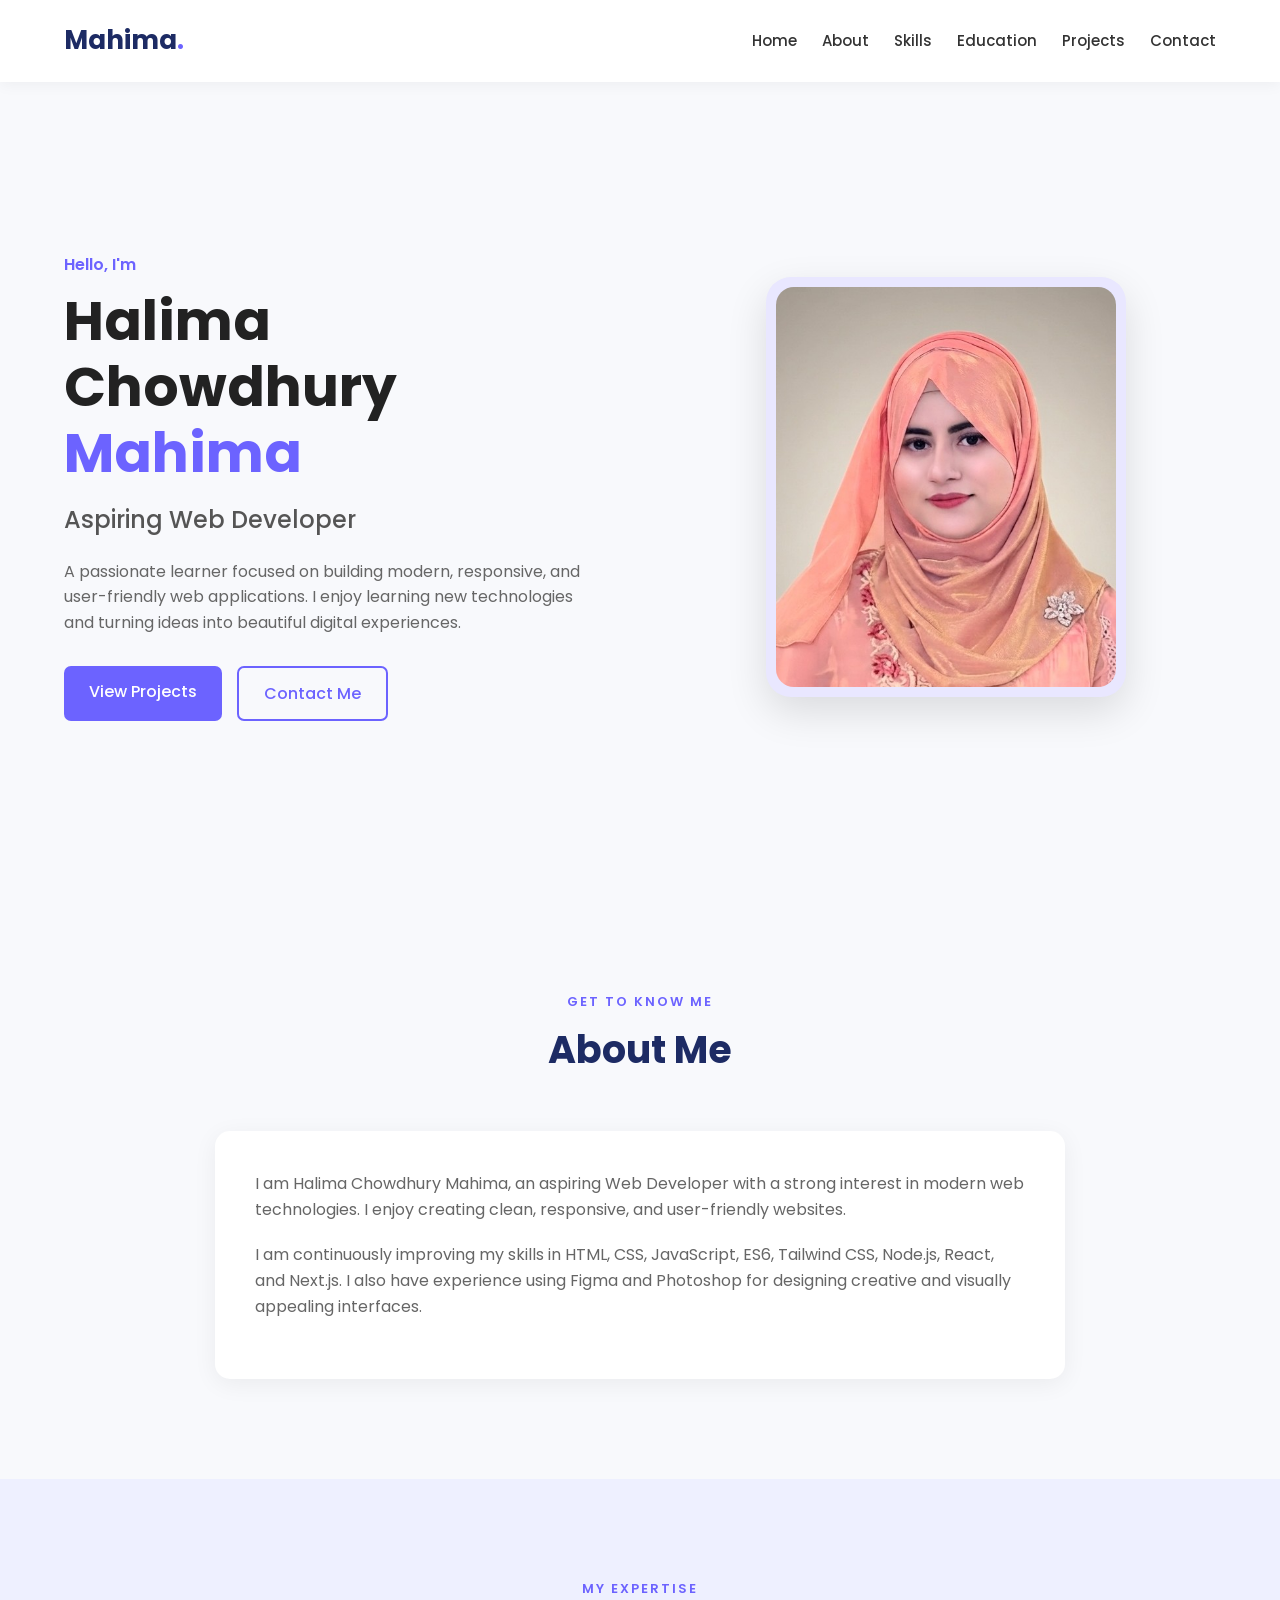
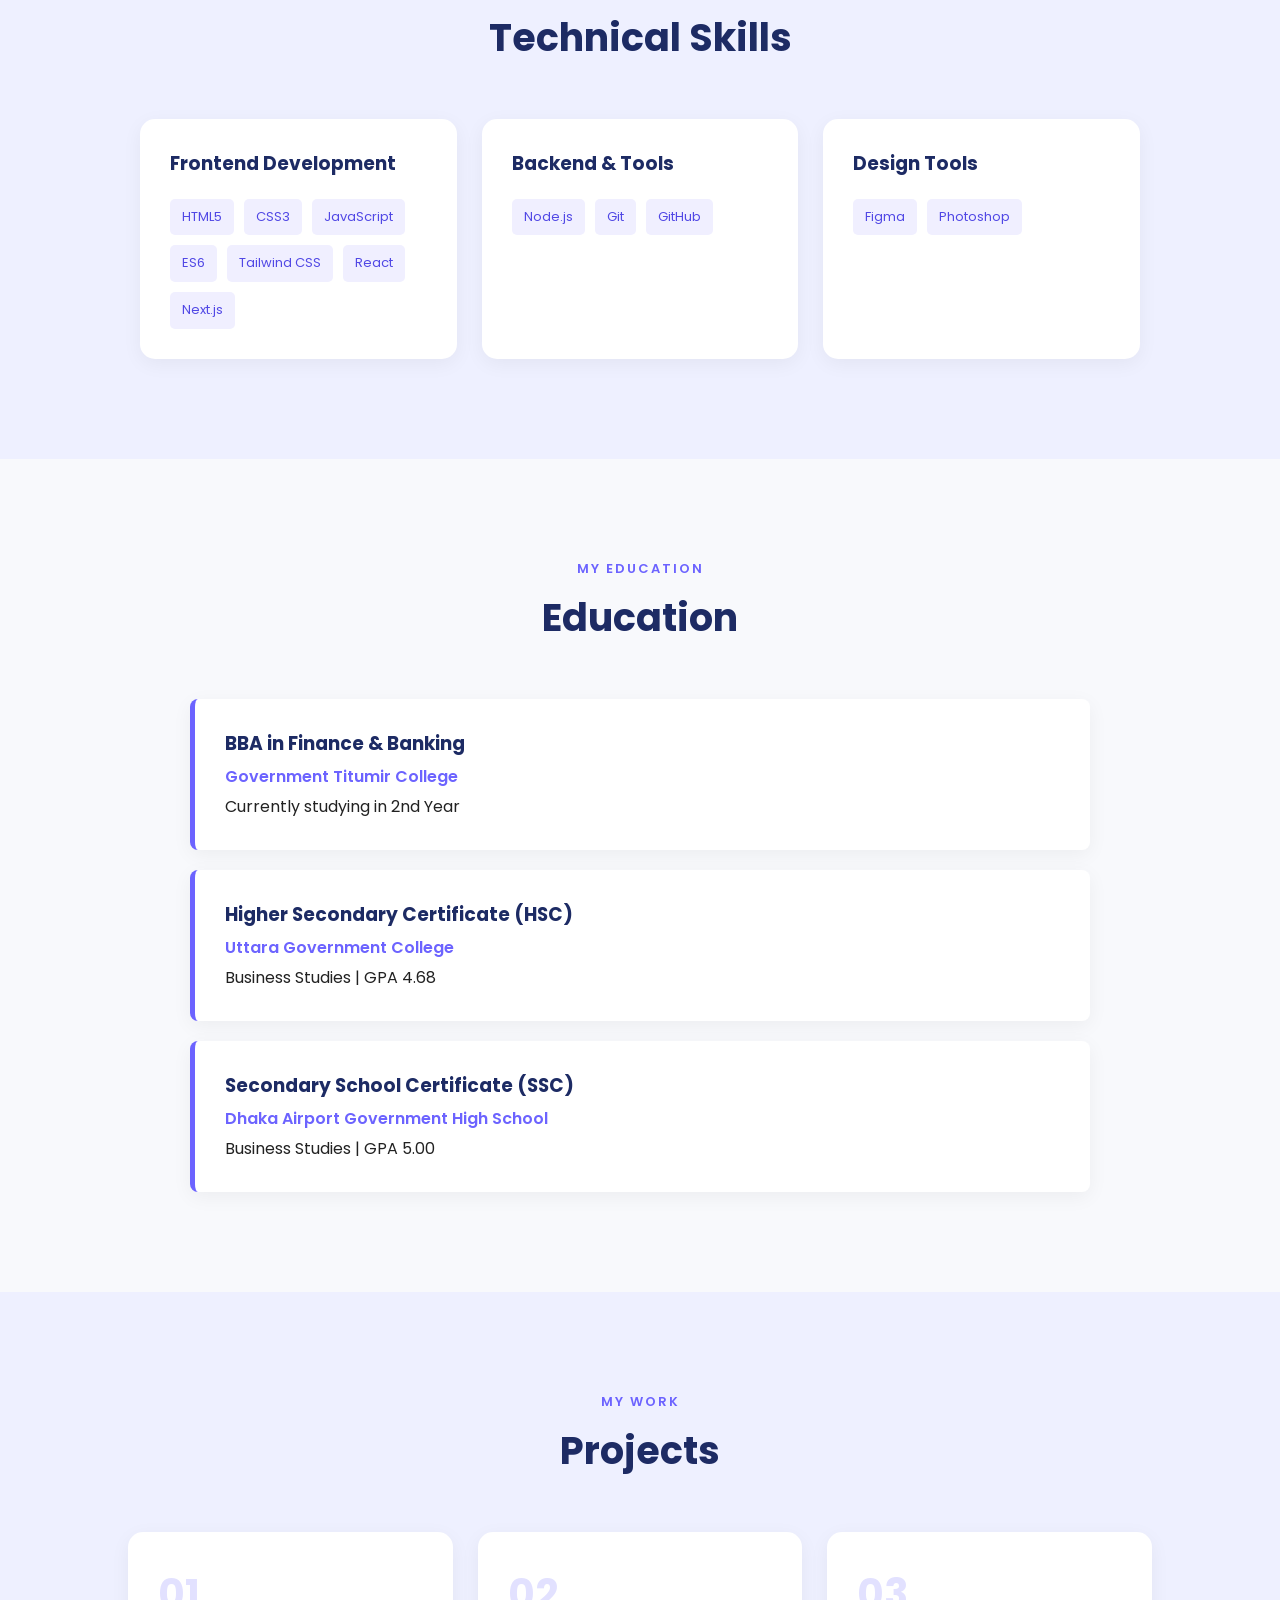
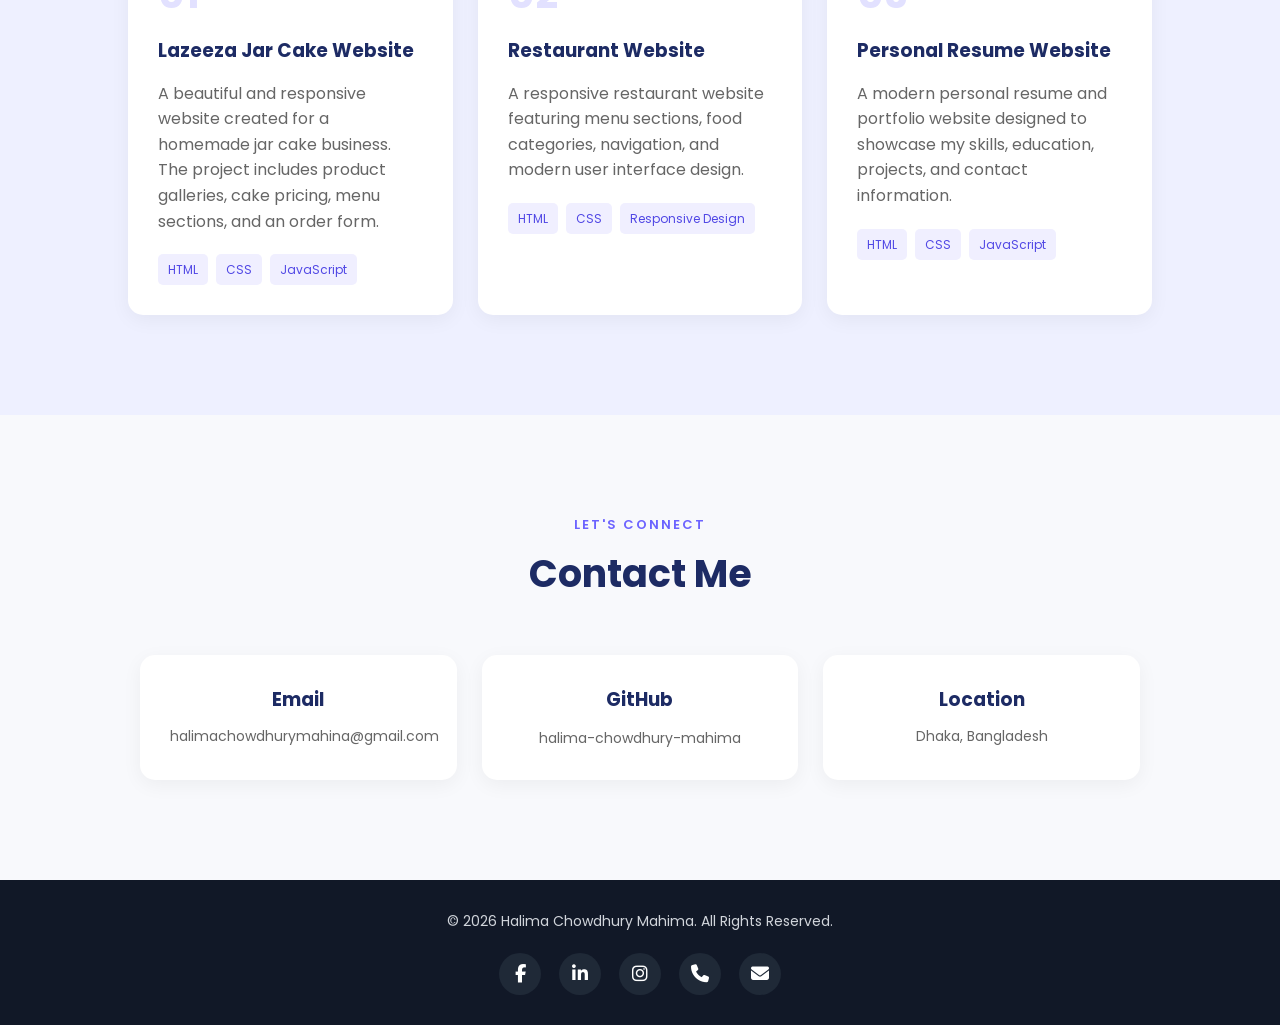
==== index.html @ 654095b2 "Create a Resume" ====
<!DOCTYPE html>
<html lang="en">
<head>
    <meta charset="UTF-8">
    <meta name="viewport" content="width=device-width, initial-scale=1.0">

    <title>Halima Chowdhury Mahima | Web Developer</title>

    <link rel="stylesheet" href="style.css">

    <!-- Google Font -->
    <link rel="preconnect" href="https://fonts.googleapis.com">
    <link rel="preconnect" href="https://fonts.gstatic.com" crossorigin>

    <link href="https://fonts.googleapis.com/css2?family=Poppins:wght@300;400;500;600;700&display=swap" rel="stylesheet">
    <link
  rel="stylesheet"
  href="https://cdnjs.cloudflare.com/ajax/libs/font-awesome/6.5.2/css/all.min.css"
/>
</head>

<body>

    <!-- Navigation -->
    <header>
        <nav class="navbar">

            <div class="logo">
                Mahima<span>.</span>
            </div>

            <ul class="nav-links">
                <li><a href="#home">Home</a></li>
                <li><a href="#about">About</a></li>
                <li><a href="#skills">Skills</a></li>
                <li><a href="#education">Education</a></li>
                <li><a href="#projects">Projects</a></li>
                <li><a href="#contact">Contact</a></li>
            </ul>

        </nav>
    </header>


    <!-- Hero Section -->

    <section id="home" class="hero">

        <div class="hero-content">

            <p class="hello">Hello, I'm</p>

            <h1>
                Halima Chowdhury
                <span>Mahima</span>
            </h1>

            <h2>Aspiring Web Developer</h2>

            <p class="hero-description">
                A passionate learner focused on building modern,
                responsive, and user-friendly web applications.
                I enjoy learning new technologies and turning ideas
                into beautiful digital experiences.
            </p>

            <div class="hero-buttons">

                <a href="#projects" class="btn primary-btn">
                    View Projects
                </a>

                <a href="#contact" class="btn secondary-btn">
                    Contact Me
                </a>

            </div>

        </div>


        <div class="hero-image">

            <div class="image-box">
                <img src="assets/profile.jpg" alt="Halima Chowdhury Mahima">
            </div>

        </div>

    </section>



    <!-- About Section -->

    <section id="about" class="section">

        <div class="section-title">

            <p>GET TO KNOW ME</p>

            <h2>About Me</h2>

        </div>


        <div class="about-content">

            <p>
                I am Halima Chowdhury Mahima, an aspiring Web Developer
                with a strong interest in modern web technologies.
                I enjoy creating clean, responsive, and user-friendly
                websites.
            </p>

            <p>
                I am continuously improving my skills in HTML, CSS,
                JavaScript, ES6, Tailwind CSS, Node.js, React, and Next.js.
                I also have experience using Figma and Photoshop for
                designing creative and visually appealing interfaces.
            </p>

        </div>

    </section>



    <!-- Skills Section -->

    <section id="skills" class="section skills-section">

        <div class="section-title">

            <p>MY EXPERTISE</p>

            <h2>Technical Skills</h2>

        </div>


        <div class="skills-container">


            <div class="skill-card">

                <h3>Frontend Development</h3>

                <div class="skill-list">

                    <span>HTML5</span>
                    <span>CSS3</span>
                    <span>JavaScript</span>
                    <span>ES6</span>
                    <span>Tailwind CSS</span>
                    <span>React</span>
                    <span>Next.js</span>

                </div>

            </div>


            <div class="skill-card">

                <h3>Backend & Tools</h3>

                <div class="skill-list">

                    <span>Node.js</span>
                    <span>Git</span>
                    <span>GitHub</span>

                </div>

            </div>


            <div class="skill-card">

                <h3>Design Tools</h3>

                <div class="skill-list">

                    <span>Figma</span>
                    <span>Photoshop</span>

                </div>

            </div>


        </div>

    </section>



    <!-- Education Section -->

    <section id="education" class="section">

        <div class="section-title">

            <p>MY EDUCATION</p>

            <h2>Education</h2>

        </div>


        <div class="education-container">


            <div class="education-card">

                <h3>BBA in Finance & Banking</h3>

                <p class="institution">
                    Government Titumir College
                </p>

                <p>
                    Currently studying in 2nd Year
                </p>

            </div>


            <div class="education-card">

                <h3>Higher Secondary Certificate (HSC)</h3>

                <p class="institution">
                    Uttara Government College
                </p>

                <p>
                    Business Studies | GPA 4.68
                </p>

            </div>


            <div class="education-card">

                <h3>Secondary School Certificate (SSC)</h3>

                <p class="institution">
                    Dhaka Airport Government High School
                </p>

                <p>
                    Business Studies | GPA 5.00
                </p>

            </div>


        </div>

    </section>



    <!-- Projects Section -->

    <section id="projects" class="section projects-section">

        <div class="section-title">

            <p>MY WORK</p>

            <h2>Projects</h2>

        </div>


        <div class="projects-container">


            <div class="project-card">

                <div class="project-number">
                    01
                </div>

                <h3>Lazeeza Jar Cake Website</h3>

                <p>
                    A beautiful and responsive website created for
                    a homemade jar cake business. The project includes
                    product galleries, cake pricing, menu sections,
                    and an order form.
                </p>

                <div class="project-tech">

                    <span>HTML</span>
                    <span>CSS</span>
                    <span>JavaScript</span>

                </div>

            </div>



            <div class="project-card">

                <div class="project-number">
                    02
                </div>

                <h3>Restaurant Website</h3>

                <p>
                    A responsive restaurant website featuring menu
                    sections, food categories, navigation, and
                    modern user interface design.
                </p>

                <div class="project-tech">

                    <span>HTML</span>
                    <span>CSS</span>
                    <span>Responsive Design</span>

                </div>

            </div>



            <div class="project-card">

                <div class="project-number">
                    03
                </div>

                <h3>Personal Resume Website</h3>

                <p>
                    A modern personal resume and portfolio website
                    designed to showcase my skills, education,
                    projects, and contact information.
                </p>

                <div class="project-tech">

                    <span>HTML</span>
                    <span>CSS</span>
                    <span>JavaScript</span>

                </div>

            </div>


        </div>

    </section>



    <!-- Contact Section -->

    <section id="contact" class="section contact-section">

        <div class="section-title">

            <p>LET'S CONNECT</p>

            <h2>Contact Me</h2>

        </div>


        <div class="contact-container">


            <div class="contact-card">

                <h3>Email</h3>

                <p>
                    halimachowdhurymahina@gmail.com
                </p>

            </div>


            <div class="contact-card">

                <h3>GitHub</h3>

                <a
                    href="https://github.com/halima-chowdhury-mahima"
                    target="_blank"
                >
                    halima-chowdhury-mahima
                </a>

            </div>


            <div class="contact-card">

                <h3>Location</h3>

                <p>Dhaka, Bangladesh</p>

            </div>


        </div>

    </section>



    <!-- Footer -->

    <footer class="footer">
    <div class="footer-content">

        <p>&copy; 2026 Halima Chowdhury Mahima. All Rights Reserved.</p>

        <div class="footer-links">

            <!-- Facebook -->
            <a href="https://facebook.com/" target="_blank" aria-label="Facebook">
                <i class="fab fa-facebook-f"></i>
            </a>

            <!-- LinkedIn -->
            <a href="https://linkedin.com/" target="_blank" aria-label="LinkedIn">
                <i class="fab fa-linkedin-in"></i>
            </a>

            <!-- Instagram -->
            <a href="https://instagram.com/" target="_blank" aria-label="Instagram">
                <i class="fab fa-instagram"></i>
            </a>

            <!-- Phone -->
            <a href="tel:+8801XXXXXXXXX" aria-label="Phone">
                <i class="fas fa-phone"></i>
            </a>

            <!-- Email -->
            <a href="mailto:halimachowdhurymahina@gmail.com" aria-label="Email">
                <i class="fas fa-envelope"></i>
            </a>

        </div>

    </div>
</footer>
   
   <script src="script.js"></script>

</body>
</html>
---- style.css ----
* {
    margin: 0;
    padding: 0;
    box-sizing: border-box;
}


html {
    scroll-behavior: smooth;
}


body {
    font-family: "Poppins", sans-serif;
    background: #f8f9fc;
    color: #222;
    line-height: 1.6;
}


/* =========================
   NAVBAR
========================= */

header {
    background: white;
    position: sticky;
    top: 0;
    z-index: 1000;
    box-shadow: 0 2px 15px rgba(0, 0, 0, 0.05);
}


.navbar {
    width: 90%;
    max-width: 1200px;
    margin: auto;
    padding: 20px 0;

    display: flex;
    justify-content: space-between;
    align-items: center;
}


.logo {
    font-size: 26px;
    font-weight: 700;
    color: #1d2b64;
}


.logo span {
    color: #6c63ff;
}


.nav-links {
    display: flex;
    list-style: none;
    gap: 25px;
}


.nav-links a {
    text-decoration: none;
    color: #333;
    font-size: 15px;
    font-weight: 500;
    transition: 0.3s;
}


.nav-links a:hover {
    color: #6c63ff;
}


/* =========================
   HERO
========================= */

.hero {
    min-height: 90vh;

    width: 90%;
    max-width: 1200px;

    margin: auto;

    display: flex;
    align-items: center;
    justify-content: space-between;

    gap: 70px;
}


.hero-content {
    flex: 1;
}


.hello {
    color: #6c63ff;
    font-weight: 600;
    margin-bottom: 10px;
}


.hero h1 {
    font-size: 55px;
    line-height: 1.2;
    margin-bottom: 15px;
}


.hero h1 span {
    color: #6c63ff;
}


.hero h2 {
    font-size: 24px;
    font-weight: 500;
    color: #555;
    margin-bottom: 20px;
}


.hero-description {
    max-width: 550px;
    color: #666;
    margin-bottom: 30px;
}


/* Buttons */

.hero-buttons {
    display: flex;
    gap: 15px;
}


.btn {
    text-decoration: none;
    padding: 13px 25px;
    border-radius: 7px;
    font-weight: 500;
    transition: 0.3s;
}


.primary-btn {
    background: #6c63ff;
    color: white;
}


.primary-btn:hover {
    background: #5148e5;
    transform: translateY(-2px);
}


.secondary-btn {
    border: 2px solid #6c63ff;
    color: #6c63ff;
}


.secondary-btn:hover {
    background: #6c63ff;
    color: white;
}


/* Profile Image */

.hero-image {
    flex: 1;

    display: flex;
    justify-content: center;
}


.image-box {
    width: 360px;
    height: 420px;

    border-radius: 25px;

    overflow: hidden;

    background: #e9e7ff;

    padding: 10px;

    box-shadow: 0 15px 40px rgba(0, 0, 0, 0.12);
}


.image-box img {
    width: 100%;
    height: 100%;

    object-fit: cover;

    border-radius: 18px;
}


/* =========================
   COMMON SECTION
========================= */

.section {
    padding: 100px 10%;
}


.section-title {
    text-align: center;
    margin-bottom: 50px;
}


.section-title p {
    color: #6c63ff;
    font-size: 13px;
    font-weight: 600;
    letter-spacing: 2px;
}


.section-title h2 {
    font-size: 38px;
    margin-top: 8px;
    color: #1d2b64;
}


/* =========================
   ABOUT
========================= */

.about-content {
    max-width: 850px;
    margin: auto;

    background: white;

    padding: 40px;

    border-radius: 15px;

    box-shadow: 0 5px 25px rgba(0, 0, 0, 0.06);
}


.about-content p {
    color: #666;
    margin-bottom: 20px;
}


/* =========================
   SKILLS
========================= */

.skills-section {
    background: #eef0ff;
}


.skills-container {
    max-width: 1000px;

    margin: auto;

    display: grid;

    grid-template-columns:
        repeat(auto-fit, minmax(250px, 1fr));

    gap: 25px;
}


.skill-card {
    background: white;

    padding: 30px;

    border-radius: 15px;

    box-shadow:
        0 5px 20px rgba(0, 0, 0, 0.05);
}


.skill-card h3 {
    margin-bottom: 20px;
    color: #1d2b64;
}


.skill-list {
    display: flex;
    flex-wrap: wrap;
    gap: 10px;
}


.skill-list span {
    background: #f0efff;

    color: #5148e5;

    padding: 8px 12px;

    border-radius: 5px;

    font-size: 13px;
}


/* =========================
   EDUCATION
========================= */

.education-container {
    max-width: 900px;
    margin: auto;

    display: grid;
    gap: 20px;
}


.education-card {
    background: white;

    padding: 30px;

    border-left: 5px solid #6c63ff;

    border-radius: 8px;

    box-shadow:
        0 5px 20px rgba(0, 0, 0, 0.05);
}


.education-card h3 {
    color: #1d2b64;
}


.institution {
    color: #6c63ff;
    font-weight: 600;
    margin: 5px 0;
}


/* =========================
   PROJECTS
========================= */

.projects-section {
    background: #eef0ff;
}


.projects-container {
    display: grid;

    grid-template-columns:
        repeat(auto-fit, minmax(270px, 1fr));

    gap: 25px;
}


.project-card {
    background: white;

    padding: 30px;

    border-radius: 15px;

    transition: 0.3s;

    box-shadow:
        0 5px 20px rgba(0, 0, 0, 0.05);
}


.project-card:hover {
    transform: translateY(-8px);
}


.project-number {
    font-size: 40px;

    font-weight: 700;

    color: #e2e1ff;

    margin-bottom: 10px;
}


.project-card h3 {
    color: #1d2b64;
    margin-bottom: 15px;
}


.project-card p {
    color: #666;
}


.project-tech {
    display: flex;
    flex-wrap: wrap;

    gap: 8px;

    margin-top: 20px;
}


.project-tech span {
    background: #f0efff;

    color: #5148e5;

    padding: 6px 10px;

    font-size: 12px;

    border-radius: 5px;
}


/* =========================
   CONTACT
========================= */

.contact-container {
    display: grid;

    grid-template-columns:
        repeat(auto-fit, minmax(250px, 1fr));

    gap: 25px;

    max-width: 1000px;

    margin: auto;
}


.contact-card {
    background: white;

    padding: 30px;

    text-align: center;

    border-radius: 15px;

    box-shadow:
        0 5px 20px rgba(0, 0, 0, 0.05);
}


.contact-card h3 {
    color: #1d2b64;
    margin-bottom: 10px;
}


.contact-card p,
.contact-card a {
    color: #666;
    text-decoration: none;
    font-size: 14px;
}


.contact-card a:hover {
    color: #6c63ff;
}


/* =========================
   FOOTER
========================= */

.footer {
    background: #111827;
    color: #ffffff;
    padding: 30px 20px;
    text-align: center;
}

.footer-content {
    max-width: 1200px;
    margin: 0 auto;
}

.footer p {
    margin-bottom: 20px;
    color: #d1d5db;
    font-size: 14px;
}

.footer-links {
    display: flex;
    justify-content: center;
    align-items: center;
    gap: 18px;
}

.footer-links a {
    width: 42px;
    height: 42px;
    display: flex;
    justify-content: center;
    align-items: center;

    color: #ffffff;
    background: #1f2937;
    border-radius: 50%;

    text-decoration: none;
    font-size: 18px;

    transition: all 0.3s ease;
}

.footer-links a:hover {
    background: #6366f1;
    transform: translateY(-4px);
    box-shadow: 0 8px 20px rgba(99, 102, 241, 0.3);
}
/* =========================
   RESPONSIVE
========================= */

@media (max-width: 900px) {

    .hero {
        flex-direction: column-reverse;
        text-align: center;

        padding: 70px 0;
    }


    .hero-buttons {
        justify-content: center;
    }


    .hero h1 {
        font-size: 42px;
    }


    .nav-links {
        gap: 12px;
        font-size: 13px;
    }


    .navbar {
        flex-direction: column;
        gap: 15px;
    }

}


@media (max-width: 500px) {

    .nav-links {
        flex-wrap: wrap;
        justify-content: center;
    }


    .hero h1 {
        font-size: 34px;
    }


    .hero h2 {
        font-size: 19px;
    }


    .image-box {
        width: 280px;
        height: 340px;
    }


    .section {
        padding: 70px 7%;
    }


    .section-title h2 {
        font-size: 30px;
    }

}
.nav-links a {
    transition: color 0.3s ease;
}

.nav-links a.active {
    color: #6366f1;
    font-weight: 600;
}
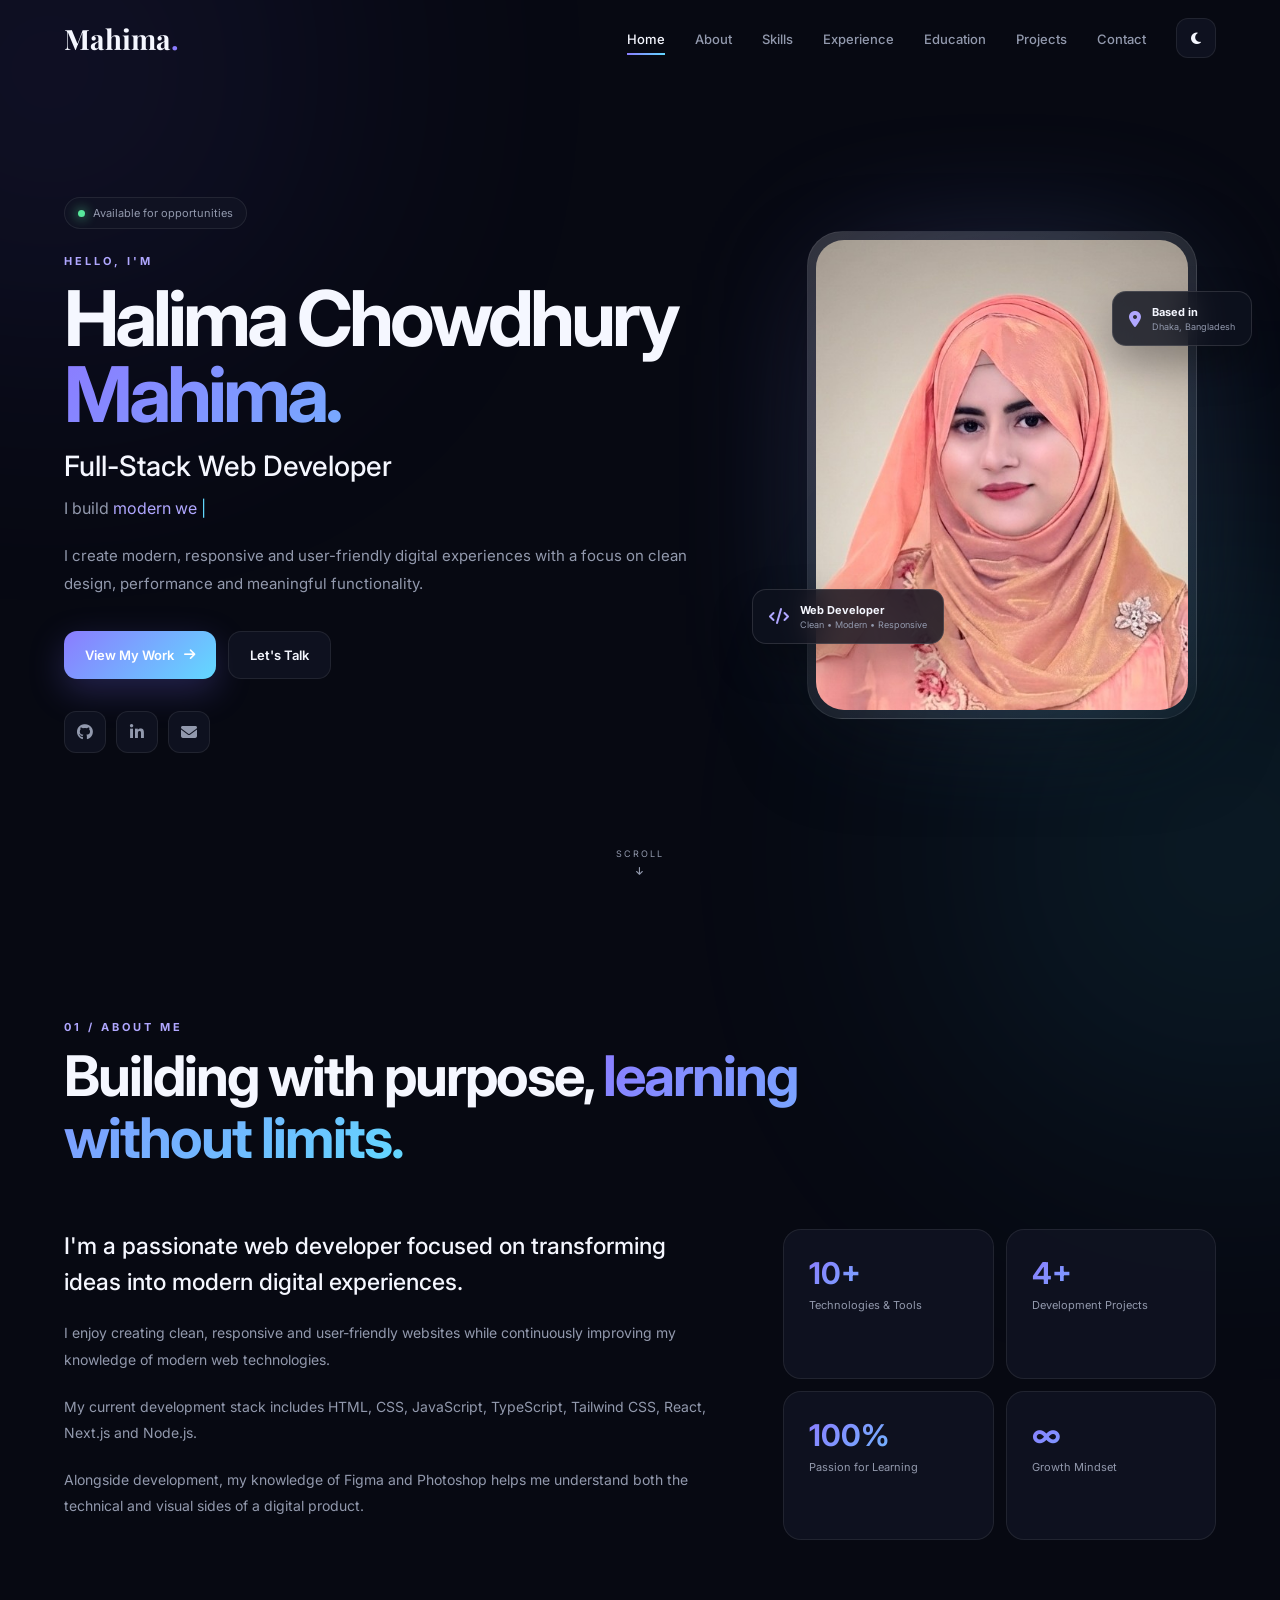
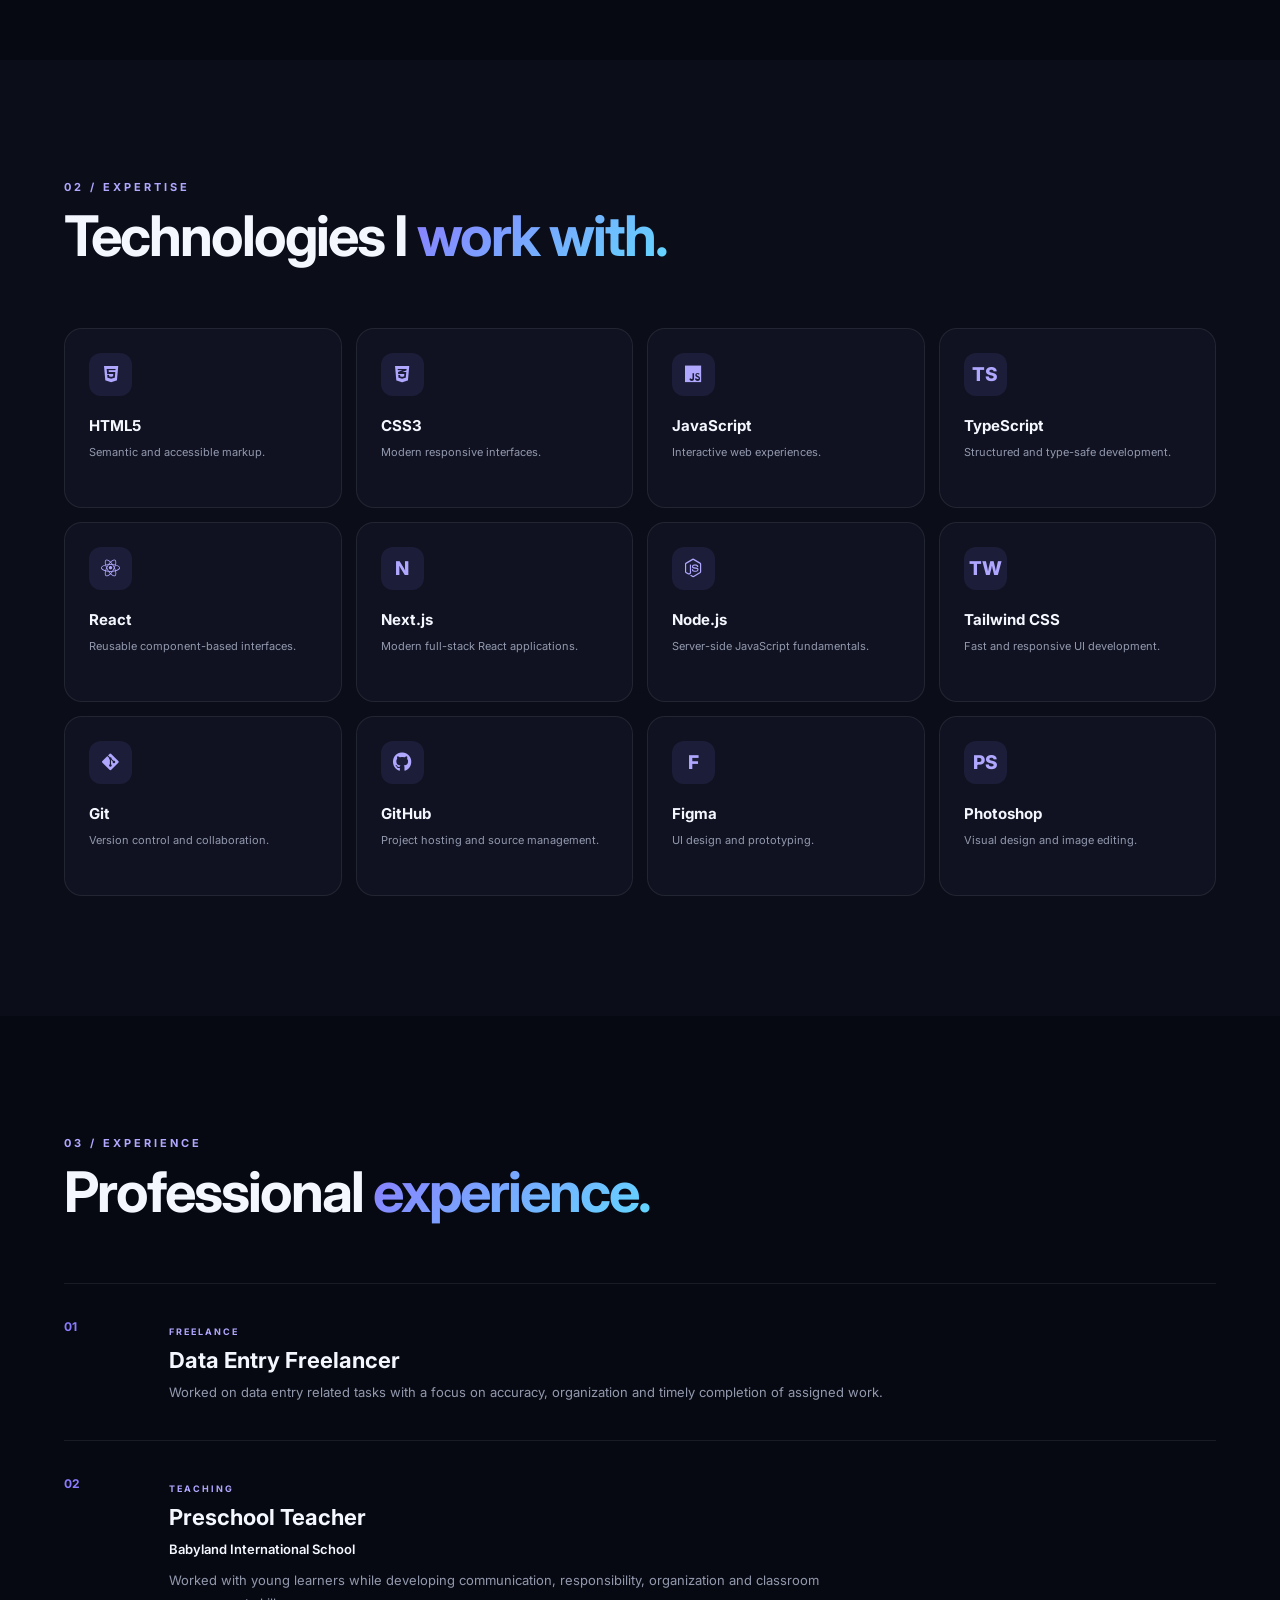
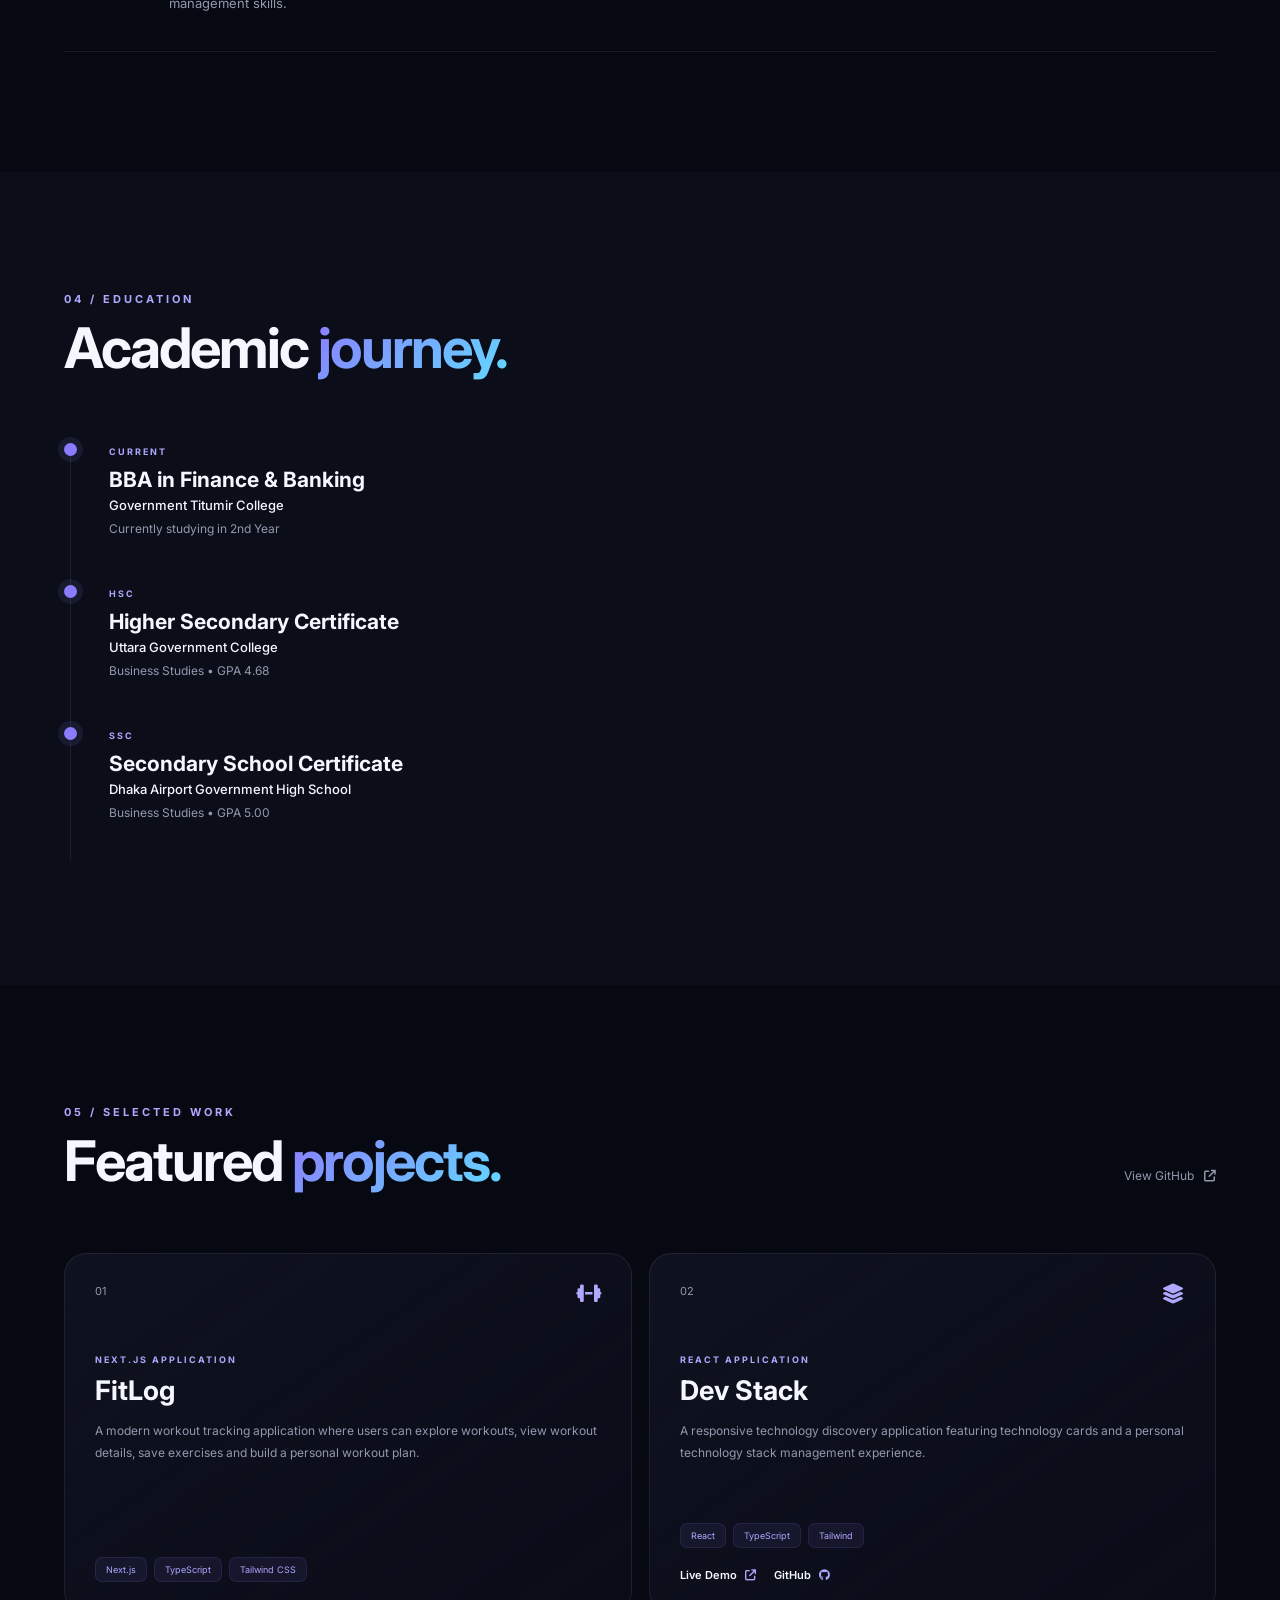
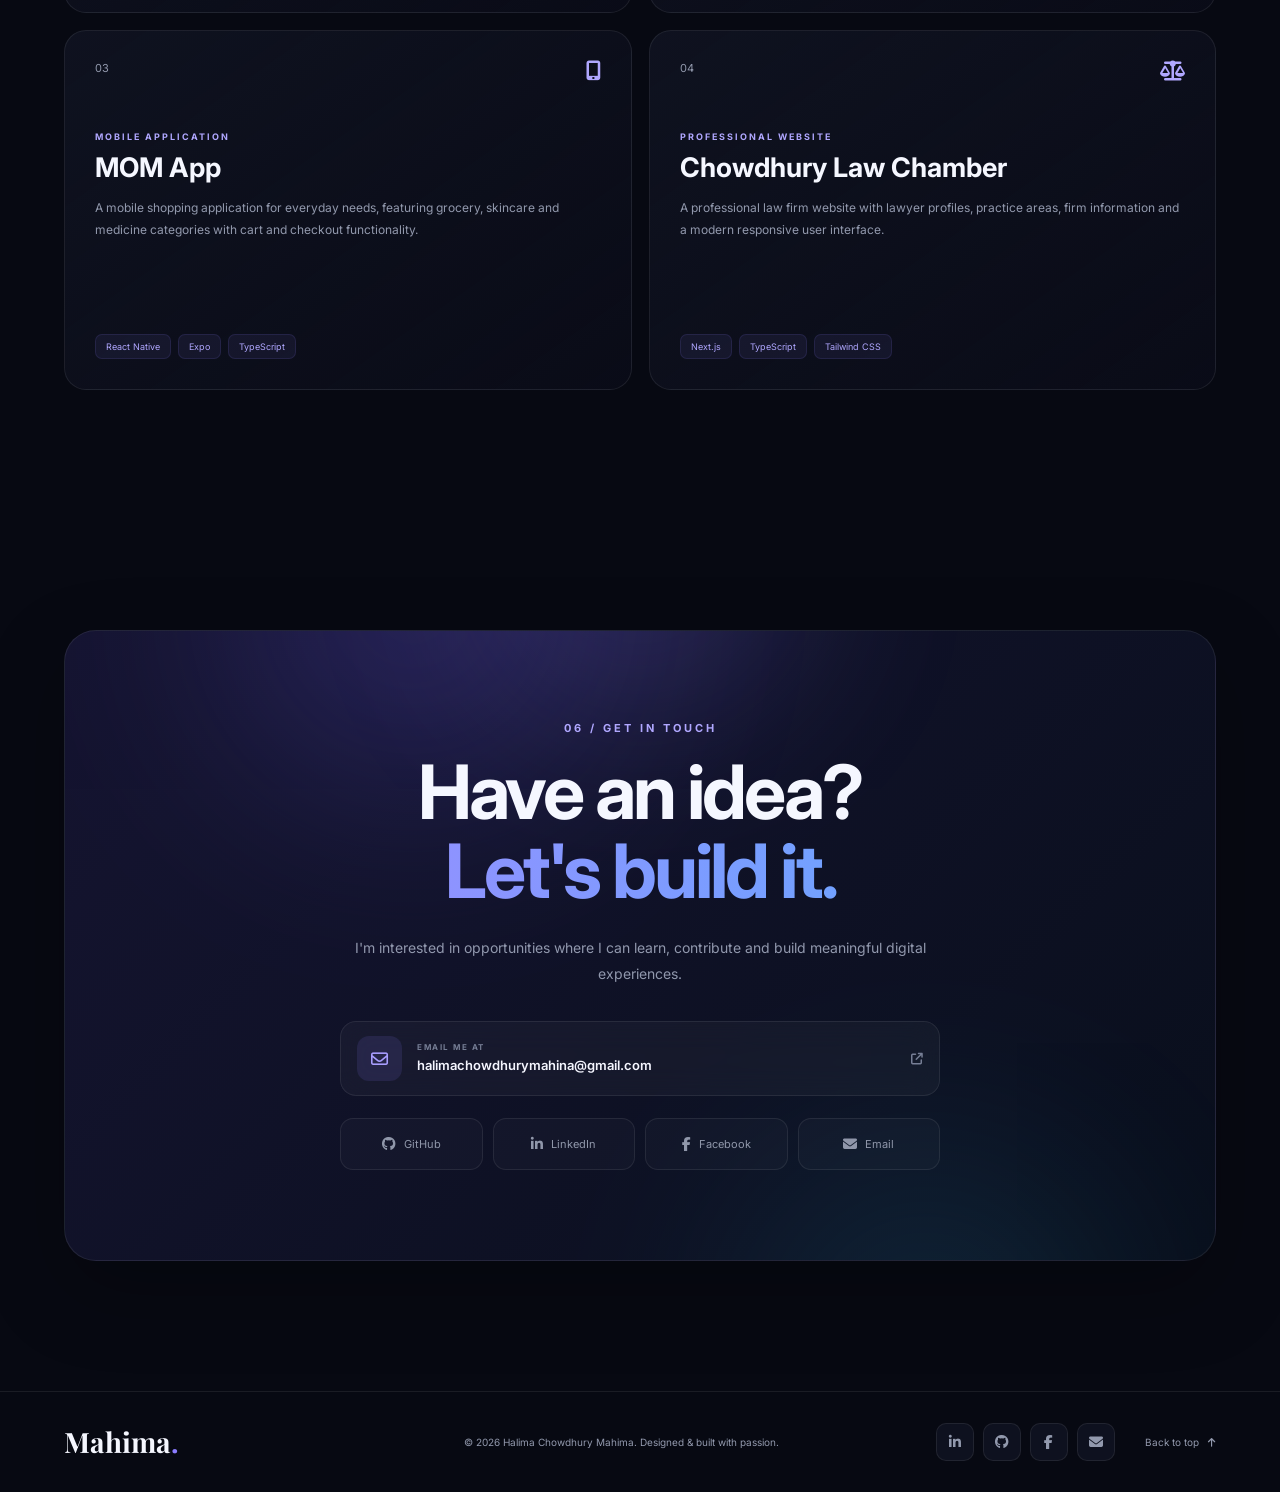
==== commit 414bd376: "upgrade resume with premium portfolio design" ====
--- a/index.html
+++ b/index.html
@@ -1,464 +1,1162 @@
 <!DOCTYPE html>
 <html lang="en">
+
 <head>
-    <meta charset="UTF-8">
-    <meta name="viewport" content="width=device-width, initial-scale=1.0">
-
-    <title>Halima Chowdhury Mahima | Web Developer</title>
-
-    <link rel="stylesheet" href="style.css">
-
-    <!-- Google Font -->
-    <link rel="preconnect" href="https://fonts.googleapis.com">
-    <link rel="preconnect" href="https://fonts.gstatic.com" crossorigin>
-
-    <link href="https://fonts.googleapis.com/css2?family=Poppins:wght@300;400;500;600;700&display=swap" rel="stylesheet">
-    <link
-  rel="stylesheet"
-  href="https://cdnjs.cloudflare.com/ajax/libs/font-awesome/6.5.2/css/all.min.css"
-/>
+  <meta charset="UTF-8" />
+  <meta name="viewport" content="width=device-width, initial-scale=1.0" />
+
+  <meta
+    name="description"
+    content="Portfolio of Halima Chowdhury Mahima - Full-Stack Web Developer"
+  />
+
+  <title>Halima Chowdhury Mahima | Full-Stack Web Developer</title>
+
+  <link rel="preconnect" href="https://fonts.googleapis.com">
+  <link rel="preconnect" href="https://fonts.gstatic.com" crossorigin>
+
+  <link
+    href="https://fonts.googleapis.com/css2?family=Inter:wght@400;500;600;700;800&family=Playfair+Display:wght@700&display=swap"
+    rel="stylesheet"
+  />
+
+  <link
+    rel="stylesheet"
+    href="https://cdnjs.cloudflare.com/ajax/libs/font-awesome/6.5.2/css/all.min.css"
+  />
+
+  <link rel="stylesheet" href="style.css" />
 </head>
 
 <body>
 
-    <!-- Navigation -->
-    <header>
-        <nav class="navbar">
-
-            <div class="logo">
-                Mahima<span>.</span>
-            </div>
-
-            <ul class="nav-links">
-                <li><a href="#home">Home</a></li>
-                <li><a href="#about">About</a></li>
-                <li><a href="#skills">Skills</a></li>
-                <li><a href="#education">Education</a></li>
-                <li><a href="#projects">Projects</a></li>
-                <li><a href="#contact">Contact</a></li>
-            </ul>
-
-        </nav>
-    </header>
-
-
-    <!-- Hero Section -->
+  <!-- Background Effects -->
+  <div class="bg-blur blur-one"></div>
+  <div class="bg-blur blur-two"></div>
+
+  <!-- ================= NAVBAR ================= -->
+
+  <header class="header">
+
+    <nav class="navbar container">
+
+      <a href="#home" class="logo">
+        Mahima<span>.</span>
+      </a>
+
+      <ul class="nav-links" id="navLinks">
+
+        <li><a class="nav-link active" href="#home">Home</a></li>
+        <li><a class="nav-link" href="#about">About</a></li>
+        <li><a class="nav-link" href="#skills">Skills</a></li>
+        <li><a class="nav-link" href="#experience">Experience</a></li>
+        <li><a class="nav-link" href="#education">Education</a></li>
+        <li><a class="nav-link" href="#projects">Projects</a></li>
+        <li><a class="nav-link" href="#contact">Contact</a></li>
+
+      </ul>
+
+      <div class="nav-actions">
+
+        <button
+          class="theme-btn"
+          id="themeBtn"
+          aria-label="Change theme"
+        >
+          <i class="fa-solid fa-moon"></i>
+        </button>
+
+        <button
+          class="menu-btn"
+          id="menuBtn"
+          aria-label="Open menu"
+        >
+          <i class="fa-solid fa-bars"></i>
+        </button>
+
+      </div>
+
+    </nav>
+
+  </header>
+
+
+  <main>
+
+    <!-- ================= HERO ================= -->
 
     <section id="home" class="hero">
 
-        <div class="hero-content">
-
-            <p class="hello">Hello, I'm</p>
-
-            <h1>
-                Halima Chowdhury
-                <span>Mahima</span>
-            </h1>
-
-            <h2>Aspiring Web Developer</h2>
-
-            <p class="hero-description">
-                A passionate learner focused on building modern,
-                responsive, and user-friendly web applications.
-                I enjoy learning new technologies and turning ideas
-                into beautiful digital experiences.
-            </p>
-
-            <div class="hero-buttons">
-
-                <a href="#projects" class="btn primary-btn">
-                    View Projects
-                </a>
-
-                <a href="#contact" class="btn secondary-btn">
-                    Contact Me
-                </a>
-
-            </div>
-
-        </div>
-
-
-        <div class="hero-image">
-
-            <div class="image-box">
-                <img src="assets/profile.jpg" alt="Halima Chowdhury Mahima">
-            </div>
-
-        </div>
+      <div class="container hero-container">
+
+        <!-- Left -->
+
+        <div class="hero-content reveal">
+
+          <div class="availability">
+
+            <span class="status-dot"></span>
+
+            Available for opportunities
+
+          </div>
+
+          <p class="eyebrow">
+            HELLO, I'M
+          </p>
+
+          <h1>
+
+            Halima Chowdhury
+
+            <span>Mahima.</span>
+
+          </h1>
+
+          <h2>
+            Full-Stack Web Developer
+          </h2>
+
+          <p class="typing-line">
+
+            I build
+
+            <span id="typingText"></span>
+
+            <span class="cursor">|</span>
+
+          </p>
+
+          <p class="hero-description">
+
+            I create modern, responsive and user-friendly
+            digital experiences with a focus on clean design,
+            performance and meaningful functionality.
+
+          </p>
+
+          <div class="hero-buttons">
+
+            <a href="#projects" class="btn btn-primary">
+
+              View My Work
+
+              <i class="fa-solid fa-arrow-right"></i>
+
+            </a>
+
+            <a href="#contact" class="btn btn-outline">
+
+              Let's Talk
+
+            </a>
+
+          </div>
+
+
+          <div class="hero-socials">
+
+            <a
+              href="https://github.com/halima-chowdhury-mahima"
+              target="_blank"
+              aria-label="GitHub"
+            >
+              <i class="fa-brands fa-github"></i>
+            </a>
+
+            <a
+              href="https://www.linkedin.com/in/halima-chowdhury-mahima-661084433"
+              target="_blank"
+              aria-label="LinkedIn"
+            >
+              <i class="fa-brands fa-linkedin-in"></i>
+            </a>
+
+            <a
+              href="mailto:halimachowdhurymahina@gmail.com"
+              aria-label="Email"
+            >
+              <i class="fa-solid fa-envelope"></i>
+            </a>
+
+          </div>
+
+        </div>
+
+
+        <!-- Right -->
+
+        <div class="hero-visual reveal">
+
+          <div class="photo-wrapper">
+
+            <div class="photo-glow"></div>
+
+            <div class="photo-card">
+
+              <img
+                src="assets/profile.jpg"
+                alt="Halima Chowdhury Mahima"
+              />
+
+            </div>
+
+
+            <div class="floating-card code-card">
+
+              <i class="fa-solid fa-code"></i>
+
+              <div>
+                <strong>Web Developer</strong>
+                <span>Clean • Modern • Responsive</span>
+              </div>
+
+            </div>
+
+
+            <div class="floating-card location-card">
+
+              <i class="fa-solid fa-location-dot"></i>
+
+              <div>
+                <strong>Based in</strong>
+                <span>Dhaka, Bangladesh</span>
+              </div>
+
+            </div>
+
+          </div>
+
+        </div>
+
+      </div>
+
+      <a href="#about" class="scroll-down">
+
+        <span>Scroll</span>
+
+        <i class="fa-solid fa-arrow-down"></i>
+
+      </a>
 
     </section>
 
 
-
-    <!-- About Section -->
+    <!-- ================= ABOUT ================= -->
 
     <section id="about" class="section">
 
-        <div class="section-title">
-
-            <p>GET TO KNOW ME</p>
-
-            <h2>About Me</h2>
-
-        </div>
-
-
-        <div class="about-content">
-
-            <p>
-                I am Halima Chowdhury Mahima, an aspiring Web Developer
-                with a strong interest in modern web technologies.
-                I enjoy creating clean, responsive, and user-friendly
-                websites.
-            </p>
-
-            <p>
-                I am continuously improving my skills in HTML, CSS,
-                JavaScript, ES6, Tailwind CSS, Node.js, React, and Next.js.
-                I also have experience using Figma and Photoshop for
-                designing creative and visually appealing interfaces.
-            </p>
-
-        </div>
+      <div class="container">
+
+        <div class="section-heading reveal">
+
+          <p class="section-label">
+            01 / ABOUT ME
+          </p>
+
+          <h2>
+            Building with purpose,
+            <span>learning without limits.</span>
+          </h2>
+
+        </div>
+
+
+        <div class="about-grid">
+
+          <div class="about-main reveal">
+
+            <p class="large-text">
+
+              I'm a passionate web developer focused on
+              transforming ideas into modern digital experiences.
+
+            </p>
+
+            <p>
+
+              I enjoy creating clean, responsive and user-friendly
+              websites while continuously improving my knowledge
+              of modern web technologies.
+
+            </p>
+
+            <p>
+
+              My current development stack includes HTML, CSS,
+              JavaScript, TypeScript, Tailwind CSS, React,
+              Next.js and Node.js.
+
+            </p>
+
+            <p>
+
+              Alongside development, my knowledge of Figma and
+              Photoshop helps me understand both the technical
+              and visual sides of a digital product.
+
+            </p>
+
+          </div>
+
+
+          <div class="about-stats reveal">
+
+            <div class="stat-card">
+
+              <h3>10+</h3>
+
+              <p>Technologies & Tools</p>
+
+            </div>
+
+            <div class="stat-card">
+
+              <h3>4+</h3>
+
+              <p>Development Projects</p>
+
+            </div>
+
+            <div class="stat-card">
+
+              <h3>100%</h3>
+
+              <p>Passion for Learning</p>
+
+            </div>
+
+            <div class="stat-card">
+
+              <h3>∞</h3>
+
+              <p>Growth Mindset</p>
+
+            </div>
+
+          </div>
+
+        </div>
+
+      </div>
 
     </section>
 
 
-
-    <!-- Skills Section -->
-
-    <section id="skills" class="section skills-section">
-
-        <div class="section-title">
-
-            <p>MY EXPERTISE</p>
-
-            <h2>Technical Skills</h2>
-
-        </div>
-
-
-        <div class="skills-container">
-
-
-            <div class="skill-card">
-
-                <h3>Frontend Development</h3>
-
-                <div class="skill-list">
-
-                    <span>HTML5</span>
-                    <span>CSS3</span>
-                    <span>JavaScript</span>
-                    <span>ES6</span>
-                    <span>Tailwind CSS</span>
-                    <span>React</span>
-                    <span>Next.js</span>
-
-                </div>
-
-            </div>
-
-
-            <div class="skill-card">
-
-                <h3>Backend & Tools</h3>
-
-                <div class="skill-list">
-
-                    <span>Node.js</span>
-                    <span>Git</span>
-                    <span>GitHub</span>
-
-                </div>
-
-            </div>
-
-
-            <div class="skill-card">
-
-                <h3>Design Tools</h3>
-
-                <div class="skill-list">
-
-                    <span>Figma</span>
-                    <span>Photoshop</span>
-
-                </div>
-
-            </div>
-
-
-        </div>
+    <!-- ================= SKILLS ================= -->
+
+    <section id="skills" class="section section-alt">
+
+      <div class="container">
+
+        <div class="section-heading reveal">
+
+          <p class="section-label">
+            02 / EXPERTISE
+          </p>
+
+          <h2>
+            Technologies I
+            <span>work with.</span>
+          </h2>
+
+        </div>
+
+
+        <div class="skills-grid">
+
+          <div class="skill-card reveal">
+
+            <div class="skill-icon">
+              <i class="fa-brands fa-html5"></i>
+            </div>
+
+            <h3>HTML5</h3>
+
+            <p>
+              Semantic and accessible markup.
+            </p>
+
+          </div>
+
+
+          <div class="skill-card reveal">
+
+            <div class="skill-icon">
+              <i class="fa-brands fa-css3-alt"></i>
+            </div>
+
+            <h3>CSS3</h3>
+
+            <p>
+              Modern responsive interfaces.
+            </p>
+
+          </div>
+
+
+          <div class="skill-card reveal">
+
+            <div class="skill-icon">
+              <i class="fa-brands fa-js"></i>
+            </div>
+
+            <h3>JavaScript</h3>
+
+            <p>
+              Interactive web experiences.
+            </p>
+
+          </div>
+
+
+          <div class="skill-card reveal">
+
+            <div class="skill-icon">
+              TS
+            </div>
+
+            <h3>TypeScript</h3>
+
+            <p>
+              Structured and type-safe development.
+            </p>
+
+          </div>
+
+
+          <div class="skill-card reveal">
+
+            <div class="skill-icon">
+              <i class="fa-brands fa-react"></i>
+            </div>
+
+            <h3>React</h3>
+
+            <p>
+              Reusable component-based interfaces.
+            </p>
+
+          </div>
+
+
+          <div class="skill-card reveal">
+
+            <div class="skill-icon">
+              N
+            </div>
+
+            <h3>Next.js</h3>
+
+            <p>
+              Modern full-stack React applications.
+            </p>
+
+          </div>
+
+
+          <div class="skill-card reveal">
+
+            <div class="skill-icon">
+              <i class="fa-brands fa-node-js"></i>
+            </div>
+
+            <h3>Node.js</h3>
+
+            <p>
+              Server-side JavaScript fundamentals.
+            </p>
+
+          </div>
+
+
+          <div class="skill-card reveal">
+
+            <div class="skill-icon">
+              TW
+            </div>
+
+            <h3>Tailwind CSS</h3>
+
+            <p>
+              Fast and responsive UI development.
+            </p>
+
+          </div>
+
+
+          <div class="skill-card reveal">
+
+            <div class="skill-icon">
+              <i class="fa-brands fa-git-alt"></i>
+            </div>
+
+            <h3>Git</h3>
+
+            <p>
+              Version control and collaboration.
+            </p>
+
+          </div>
+
+
+          <div class="skill-card reveal">
+
+            <div class="skill-icon">
+              <i class="fa-brands fa-github"></i>
+            </div>
+
+            <h3>GitHub</h3>
+
+            <p>
+              Project hosting and source management.
+            </p>
+
+          </div>
+
+
+          <div class="skill-card reveal">
+
+            <div class="skill-icon">
+              F
+            </div>
+
+            <h3>Figma</h3>
+
+            <p>
+              UI design and prototyping.
+            </p>
+
+          </div>
+
+
+          <div class="skill-card reveal">
+
+            <div class="skill-icon">
+              PS
+            </div>
+
+            <h3>Photoshop</h3>
+
+            <p>
+              Visual design and image editing.
+            </p>
+
+          </div>
+
+        </div>
+
+      </div>
 
     </section>
 
 
-
-    <!-- Education Section -->
-
-    <section id="education" class="section">
-
-        <div class="section-title">
-
-            <p>MY EDUCATION</p>
-
-            <h2>Education</h2>
-
-        </div>
-
-
-        <div class="education-container">
-
-
-            <div class="education-card">
-
-                <h3>BBA in Finance & Banking</h3>
-
-                <p class="institution">
-                    Government Titumir College
-                </p>
-
-                <p>
-                    Currently studying in 2nd Year
-                </p>
-
-            </div>
-
-
-            <div class="education-card">
-
-                <h3>Higher Secondary Certificate (HSC)</h3>
-
-                <p class="institution">
-                    Uttara Government College
-                </p>
-
-                <p>
-                    Business Studies | GPA 4.68
-                </p>
-
-            </div>
-
-
-            <div class="education-card">
-
-                <h3>Secondary School Certificate (SSC)</h3>
-
-                <p class="institution">
-                    Dhaka Airport Government High School
-                </p>
-
-                <p>
-                    Business Studies | GPA 5.00
-                </p>
-
-            </div>
-
-
-        </div>
+    <!-- ================= EXPERIENCE ================= -->
+
+    <section id="experience" class="section">
+
+      <div class="container">
+
+        <div class="section-heading reveal">
+
+          <p class="section-label">
+            03 / EXPERIENCE
+          </p>
+
+          <h2>
+            Professional
+            <span>experience.</span>
+          </h2>
+
+        </div>
+
+
+        <div class="experience-wrapper">
+
+          <article class="experience-card reveal">
+
+            <div class="experience-number">
+              01
+            </div>
+
+            <div class="experience-content">
+
+              <span class="experience-type">
+                FREELANCE
+              </span>
+
+              <h3>
+                Data Entry Freelancer
+              </h3>
+
+              <p>
+
+                Worked on data entry related tasks with a focus
+                on accuracy, organization and timely completion
+                of assigned work.
+
+              </p>
+
+            </div>
+
+          </article>
+
+
+          <article class="experience-card reveal">
+
+            <div class="experience-number">
+              02
+            </div>
+
+            <div class="experience-content">
+
+              <span class="experience-type">
+                TEACHING
+              </span>
+
+              <h3>
+                Preschool Teacher
+              </h3>
+
+              <p class="company">
+                Babyland International School
+              </p>
+
+              <p>
+
+                Worked with young learners while developing
+                communication, responsibility, organization
+                and classroom management skills.
+
+              </p>
+
+            </div>
+
+          </article>
+
+        </div>
+
+      </div>
 
     </section>
 
 
-
-    <!-- Projects Section -->
-
-    <section id="projects" class="section projects-section">
-
-        <div class="section-title">
-
-            <p>MY WORK</p>
-
-            <h2>Projects</h2>
-
-        </div>
-
-
-        <div class="projects-container">
-
-
-            <div class="project-card">
-
-                <div class="project-number">
-                    01
-                </div>
-
-                <h3>Lazeeza Jar Cake Website</h3>
-
-                <p>
-                    A beautiful and responsive website created for
-                    a homemade jar cake business. The project includes
-                    product galleries, cake pricing, menu sections,
-                    and an order form.
-                </p>
-
-                <div class="project-tech">
-
-                    <span>HTML</span>
-                    <span>CSS</span>
-                    <span>JavaScript</span>
-
-                </div>
-
-            </div>
-
-
-
-            <div class="project-card">
-
-                <div class="project-number">
-                    02
-                </div>
-
-                <h3>Restaurant Website</h3>
-
-                <p>
-                    A responsive restaurant website featuring menu
-                    sections, food categories, navigation, and
-                    modern user interface design.
-                </p>
-
-                <div class="project-tech">
-
-                    <span>HTML</span>
-                    <span>CSS</span>
-                    <span>Responsive Design</span>
-
-                </div>
-
-            </div>
-
-
-
-            <div class="project-card">
-
-                <div class="project-number">
-                    03
-                </div>
-
-                <h3>Personal Resume Website</h3>
-
-                <p>
-                    A modern personal resume and portfolio website
-                    designed to showcase my skills, education,
-                    projects, and contact information.
-                </p>
-
-                <div class="project-tech">
-
-                    <span>HTML</span>
-                    <span>CSS</span>
-                    <span>JavaScript</span>
-
-                </div>
-
-            </div>
-
-
-        </div>
+    <!-- ================= EDUCATION ================= -->
+
+    <section id="education" class="section section-alt">
+
+      <div class="container">
+
+        <div class="section-heading reveal">
+
+          <p class="section-label">
+            04 / EDUCATION
+          </p>
+
+          <h2>
+            Academic
+            <span>journey.</span>
+          </h2>
+
+        </div>
+
+
+        <div class="timeline">
+
+          <article class="timeline-item reveal">
+
+            <div class="timeline-dot"></div>
+
+            <div class="timeline-content">
+
+              <span class="timeline-label">
+                CURRENT
+              </span>
+
+              <h3>
+                BBA in Finance & Banking
+              </h3>
+
+              <h4>
+                Government Titumir College
+              </h4>
+
+              <p>
+                Currently studying in 2nd Year
+              </p>
+
+            </div>
+
+          </article>
+
+
+          <article class="timeline-item reveal">
+
+            <div class="timeline-dot"></div>
+
+            <div class="timeline-content">
+
+              <span class="timeline-label">
+                HSC
+              </span>
+
+              <h3>
+                Higher Secondary Certificate
+              </h3>
+
+              <h4>
+                Uttara Government College
+              </h4>
+
+              <p>
+                Business Studies • GPA 4.68
+              </p>
+
+            </div>
+
+          </article>
+
+
+          <article class="timeline-item reveal">
+
+            <div class="timeline-dot"></div>
+
+            <div class="timeline-content">
+
+              <span class="timeline-label">
+                SSC
+              </span>
+
+              <h3>
+                Secondary School Certificate
+              </h3>
+
+              <h4>
+                Dhaka Airport Government High School
+              </h4>
+
+              <p>
+                Business Studies • GPA 5.00
+              </p>
+
+            </div>
+
+          </article>
+
+        </div>
+
+      </div>
 
     </section>
 
 
-
-    <!-- Contact Section -->
+    <!-- ================= PROJECTS ================= -->
+
+    <section id="projects" class="section">
+
+      <div class="container">
+
+        <div class="section-heading project-heading reveal">
+
+          <div>
+
+            <p class="section-label">
+              05 / SELECTED WORK
+            </p>
+
+            <h2>
+              Featured
+              <span>projects.</span>
+            </h2>
+
+          </div>
+
+          <a
+            href="https://github.com/halima-chowdhury-mahima"
+            target="_blank"
+            class="github-link"
+          >
+            View GitHub
+
+            <i class="fa-solid fa-arrow-up-right-from-square"></i>
+
+          </a>
+
+        </div>
+
+
+        <div class="projects-grid">
+
+          <!-- FITLOG -->
+
+          <article class="project-card reveal">
+
+            <div class="project-top">
+
+              <span>01</span>
+
+              <i class="fa-solid fa-dumbbell"></i>
+
+            </div>
+
+            <p class="project-category">
+              NEXT.JS APPLICATION
+            </p>
+
+            <h3>
+              FitLog
+            </h3>
+
+            <p>
+
+              A modern workout tracking application where users
+              can explore workouts, view workout details, save
+              exercises and build a personal workout plan.
+
+            </p>
+
+            <div class="project-tech">
+
+              <span>Next.js</span>
+              <span>TypeScript</span>
+              <span>Tailwind CSS</span>
+
+            </div>
+
+          </article>
+
+
+          <!-- DEV STACK -->
+
+          <article class="project-card reveal">
+
+            <div class="project-top">
+
+              <span>02</span>
+
+              <i class="fa-solid fa-layer-group"></i>
+
+            </div>
+
+            <p class="project-category">
+              REACT APPLICATION
+            </p>
+
+            <h3>
+              Dev Stack
+            </h3>
+
+            <p>
+
+              A responsive technology discovery application
+              featuring technology cards and a personal
+              technology stack management experience.
+
+            </p>
+
+            <div class="project-tech">
+
+              <span>React</span>
+              <span>TypeScript</span>
+              <span>Tailwind</span>
+
+            </div>
+
+
+            <div class="project-links">
+
+              <a
+                href="https://dev-stack-sigma.vercel.app/"
+                target="_blank"
+              >
+                Live Demo
+                <i class="fa-solid fa-arrow-up-right-from-square"></i>
+              </a>
+
+              <a
+                href="https://github.com/halima-chowdhury-mahima/Dev-stack"
+                target="_blank"
+              >
+                GitHub
+                <i class="fa-brands fa-github"></i>
+              </a>
+
+            </div>
+
+          </article>
+
+
+          <!-- MOM -->
+
+          <article class="project-card reveal">
+
+            <div class="project-top">
+
+              <span>03</span>
+
+              <i class="fa-solid fa-mobile-screen-button"></i>
+
+            </div>
+
+            <p class="project-category">
+              MOBILE APPLICATION
+            </p>
+
+            <h3>
+              MOM App
+            </h3>
+
+            <p>
+
+              A mobile shopping application for everyday needs,
+              featuring grocery, skincare and medicine
+              categories with cart and checkout functionality.
+
+            </p>
+
+            <div class="project-tech">
+
+              <span>React Native</span>
+              <span>Expo</span>
+              <span>TypeScript</span>
+
+            </div>
+
+          </article>
+
+
+          <!-- LAW FIRM -->
+
+          <article class="project-card reveal">
+
+            <div class="project-top">
+
+              <span>04</span>
+
+              <i class="fa-solid fa-scale-balanced"></i>
+
+            </div>
+
+            <p class="project-category">
+              PROFESSIONAL WEBSITE
+            </p>
+
+            <h3>
+              Chowdhury Law Chamber
+            </h3>
+
+            <p>
+
+              A professional law firm website with lawyer
+              profiles, practice areas, firm information and
+              a modern responsive user interface.
+
+            </p>
+
+            <div class="project-tech">
+
+              <span>Next.js</span>
+              <span>TypeScript</span>
+              <span>Tailwind CSS</span>
+
+            </div>
+
+          </article>
+
+        </div>
+
+      </div>
+
+    </section>
+
+
+    <!-- ================= CONTACT ================= -->
 
     <section id="contact" class="section contact-section">
 
-        <div class="section-title">
-
-            <p>LET'S CONNECT</p>
-
-            <h2>Contact Me</h2>
-
-        </div>
-
-
-        <div class="contact-container">
-
-
-            <div class="contact-card">
-
-                <h3>Email</h3>
-
-                <p>
-                    halimachowdhurymahina@gmail.com
-                </p>
-
-            </div>
-
-
-            <div class="contact-card">
-
-                <h3>GitHub</h3>
-
-                <a
-                    href="https://github.com/halima-chowdhury-mahima"
-                    target="_blank"
-                >
-                    halima-chowdhury-mahima
-                </a>
-
-            </div>
-
-
-            <div class="contact-card">
-
-                <h3>Location</h3>
-
-                <p>Dhaka, Bangladesh</p>
-
-            </div>
-
-
-        </div>
-
-    </section>
-
-
-
-    <!-- Footer -->
-
-    <footer class="footer">
-    <div class="footer-content">
-
-        <p>&copy; 2026 Halima Chowdhury Mahima. All Rights Reserved.</p>
-
-        <div class="footer-links">
-
-            <!-- Facebook -->
-            <a href="https://facebook.com/" target="_blank" aria-label="Facebook">
-                <i class="fab fa-facebook-f"></i>
-            </a>
-
-            <!-- LinkedIn -->
-            <a href="https://linkedin.com/" target="_blank" aria-label="LinkedIn">
-                <i class="fab fa-linkedin-in"></i>
-            </a>
-
-            <!-- Instagram -->
-            <a href="https://instagram.com/" target="_blank" aria-label="Instagram">
-                <i class="fab fa-instagram"></i>
-            </a>
-
-            <!-- Phone -->
-            <a href="tel:+8801XXXXXXXXX" aria-label="Phone">
-                <i class="fas fa-phone"></i>
-            </a>
-
-            <!-- Email -->
-            <a href="mailto:halimachowdhurymahina@gmail.com" aria-label="Email">
-                <i class="fas fa-envelope"></i>
-            </a>
-
-        </div>
+  <div class="container">
+
+    <div class="contact-box reveal">
+
+      <!-- Decorative Glow -->
+      <div class="contact-glow contact-glow-one"></div>
+      <div class="contact-glow contact-glow-two"></div>
+
+      <div class="contact-content">
+
+        <p class="section-label">
+          06 / GET IN TOUCH
+        </p>
+
+        <h2>
+          Have an idea?
+          <span>Let's build it.</span>
+        </h2>
+
+        <p class="contact-description">
+          I'm interested in opportunities where I can learn,
+          contribute and build meaningful digital experiences.
+        </p>
+
+
+        <!-- Email Card -->
+        <a
+          href="mailto:halimachowdhurymahina@gmail.com"
+          class="premium-email"
+        >
+
+          <div class="email-icon">
+            <i class="fa-regular fa-envelope"></i>
+          </div>
+
+          <div class="email-info">
+
+            <small>EMAIL ME AT</small>
+
+            <strong>
+              halimachowdhurymahina@gmail.com
+            </strong>
+
+          </div>
+
+          <div class="email-arrow">
+            <i class="fa-solid fa-arrow-up-right-from-square"></i>
+          </div>
+
+        </a>
+
+
+        <!-- Social Buttons -->
+        <div class="premium-socials">
+
+          <a
+            href="https://github.com/halima-chowdhury-mahima"
+            target="_blank"
+          >
+            <i class="fa-brands fa-github"></i>
+            <span>GitHub</span>
+          </a>
+
+
+          <a
+            href="https://www.linkedin.com/in/halima-chowdhury-mahima-661084433"
+            target="_blank"
+          >
+            <i class="fa-brands fa-linkedin-in"></i>
+            <span>LinkedIn</span>
+          </a>
+
+
+          <a
+            href="https://facebook.com/"
+            target="_blank"
+          >
+            <i class="fa-brands fa-facebook-f"></i>
+            <span>Facebook</span>
+          </a>
+
+
+          <a
+            href="mailto:halimachowdhurymahina@gmail.com"
+          >
+            <i class="fa-solid fa-envelope"></i>
+            <span>Email</span>
+          </a>
+
+        </div>
+
+      </div>
 
     </div>
+
+  </div>
+
+</section>
+
+  </main>
+
+
+  <!-- ================= FOOTER ================= -->
+
+  <!-- ================= FOOTER ================= -->
+
+<footer>
+
+  <div class="container footer-container">
+
+    <!-- Logo -->
+    <a href="#home" class="logo">
+      Mahima<span>.</span>
+    </a>
+
+
+    <!-- Copyright -->
+    <p>
+      © 2026 Halima Chowdhury Mahima.
+      Designed & built with passion.
+    </p>
+
+
+    <!-- Social Icons -->
+    <div class="footer-socials">
+
+      <!-- LinkedIn -->
+      <a
+        href="https://www.linkedin.com/in/halima-chowdhury-mahima-661084433"
+        target="_blank"
+        aria-label="LinkedIn"
+      >
+        <i class="fa-brands fa-linkedin-in"></i>
+      </a>
+
+
+      <!-- GitHub -->
+      <a
+        href="https://github.com/halima-chowdhury-mahima"
+        target="_blank"
+        aria-label="GitHub"
+      >
+        <i class="fa-brands fa-github"></i>
+      </a>
+
+
+      <!-- Facebook -->
+      <a
+        href="https://facebook.com/"
+        target="_blank"
+        aria-label="Facebook"
+      >
+        <i class="fa-brands fa-facebook-f"></i>
+      </a>
+
+
+      <!-- Email -->
+      <a
+        href="mailto:halimachowdhurymahina@gmail.com"
+        aria-label="Email"
+      >
+        <i class="fa-solid fa-envelope"></i>
+      </a>
+
+    </div>
+
+
+    <!-- Back To Top -->
+    <a href="#home" class="back-top">
+
+      Back to top
+
+      <i class="fa-solid fa-arrow-up"></i>
+
+    </a>
+
+  </div>
+
 </footer>
-   
-   <script src="script.js"></script>
+
+
+  <script src="script.js"></script>
 
 </body>
+
 </html>
--- a/style.css
+++ b/style.css
@@ -1,78 +1,241 @@
+/* =========================
+   GLOBAL
+========================= */
+
 * {
-    margin: 0;
-    padding: 0;
-    box-sizing: border-box;
-}
-
+  margin: 0;
+  padding: 0;
+  box-sizing: border-box;
+}
 
 html {
-    scroll-behavior: smooth;
-}
-
+  scroll-behavior: smooth;
+}
+
+:root {
+  --bg: #070912;
+  --bg-secondary: #0b0e19;
+  --card: rgba(18, 22, 37, 0.72);
+
+  --text: #f5f7ff;
+  --muted: #9299ad;
+
+  --border: rgba(255, 255, 255, 0.08);
+
+  --primary: #8b7cff;
+  --primary-light: #b0a7ff;
+  --cyan: #62d9ff;
+
+  --gradient:
+    linear-gradient(
+      135deg,
+      #8b7cff,
+      #62d9ff
+    );
+
+  --shadow:
+    0 30px 80px rgba(0, 0, 0, 0.35);
+}
 
 body {
-    font-family: "Poppins", sans-serif;
-    background: #f8f9fc;
-    color: #222;
-    line-height: 1.6;
+  font-family: "Inter", sans-serif;
+  background: var(--bg);
+  color: var(--text);
+  overflow-x: hidden;
+  transition:
+    background 0.3s ease,
+    color 0.3s ease;
+}
+
+body.light {
+  --bg: #f7f8fc;
+  --bg-secondary: #eef1f8;
+  --card: rgba(255, 255, 255, 0.8);
+
+  --text: #151827;
+  --muted: #697086;
+
+  --border: rgba(20, 24, 40, 0.1);
+
+  --shadow:
+    0 30px 80px rgba(35, 42, 70, 0.1);
+}
+
+a {
+  text-decoration: none;
+}
+
+button,
+a {
+  -webkit-tap-highlight-color: transparent;
+}
+
+.container {
+  width: min(1160px, 90%);
+  margin: auto;
+}
+
+.section {
+  position: relative;
+  padding: 120px 0;
+}
+
+.section-alt {
+  background: var(--bg-secondary);
 }
 
 
 /* =========================
-   NAVBAR
+   BACKGROUND GLOW
 ========================= */
 
-header {
-    background: white;
-    position: sticky;
-    top: 0;
-    z-index: 1000;
-    box-shadow: 0 2px 15px rgba(0, 0, 0, 0.05);
-}
-
+.bg-blur {
+  position: fixed;
+  width: 500px;
+  height: 500px;
+  border-radius: 50%;
+  filter: blur(150px);
+  opacity: 0.12;
+  pointer-events: none;
+  z-index: -1;
+}
+
+.blur-one {
+  background: #7765ff;
+  top: -180px;
+  left: -200px;
+}
+
+.blur-two {
+  background: #36d9ff;
+  bottom: -200px;
+  right: -200px;
+}
+
+
+/* =========================
+   HEADER
+========================= */
+
+.header {
+  position: fixed;
+  width: 100%;
+  top: 0;
+  z-index: 1000;
+
+  border-bottom: 1px solid transparent;
+
+  transition: 0.3s;
+}
+
+.header.scrolled {
+  background: rgba(7, 9, 18, 0.82);
+  backdrop-filter: blur(18px);
+  border-color: var(--border);
+}
+
+body.light .header.scrolled {
+  background: rgba(247, 248, 252, 0.85);
+}
 
 .navbar {
-    width: 90%;
-    max-width: 1200px;
-    margin: auto;
-    padding: 20px 0;
-
-    display: flex;
-    justify-content: space-between;
-    align-items: center;
-}
-
+  min-height: 76px;
+
+  display: flex;
+  align-items: center;
+}
 
 .logo {
-    font-size: 26px;
-    font-weight: 700;
-    color: #1d2b64;
-}
-
+  font-family: "Playfair Display", serif;
+  color: var(--text);
+  font-size: 28px;
+  font-weight: 700;
+
+  margin-right: auto;
+}
 
 .logo span {
-    color: #6c63ff;
-}
-
+  color: var(--primary);
+}
 
 .nav-links {
-    display: flex;
-    list-style: none;
-    gap: 25px;
-}
-
-
-.nav-links a {
-    text-decoration: none;
-    color: #333;
-    font-size: 15px;
-    font-weight: 500;
-    transition: 0.3s;
-}
-
-
-.nav-links a:hover {
-    color: #6c63ff;
+  display: flex;
+  align-items: center;
+  gap: 30px;
+
+  list-style: none;
+}
+
+.nav-link {
+  position: relative;
+
+  color: var(--muted);
+
+  font-size: 13px;
+  font-weight: 500;
+
+  transition: 0.25s;
+}
+
+.nav-link::after {
+  content: "";
+
+  position: absolute;
+
+  left: 0;
+  bottom: -8px;
+
+  width: 0;
+  height: 2px;
+
+  background: var(--gradient);
+
+  transition: 0.25s;
+}
+
+.nav-link:hover,
+.nav-link.active {
+  color: var(--text);
+}
+
+.nav-link.active::after {
+  width: 100%;
+}
+
+.nav-actions {
+  display: flex;
+  align-items: center;
+  gap: 10px;
+
+  margin-left: 30px;
+}
+
+.theme-btn,
+.menu-btn {
+  width: 40px;
+  height: 40px;
+
+  border-radius: 12px;
+
+  border: 1px solid var(--border);
+
+  color: var(--text);
+
+  background: var(--card);
+
+  cursor: pointer;
+
+  transition: 0.25s;
+}
+
+.theme-btn:hover,
+.menu-btn:hover {
+  border-color: var(--primary);
+  transform: translateY(-2px);
+}
+
+.menu-btn {
+  display: none;
 }
 
 
@@ -81,164 +244,424 @@
 ========================= */
 
 .hero {
-    min-height: 90vh;
-
-    width: 90%;
-    max-width: 1200px;
-
-    margin: auto;
-
-    display: flex;
-    align-items: center;
-    justify-content: space-between;
-
-    gap: 70px;
-}
-
-
-.hero-content {
-    flex: 1;
-}
-
-
-.hello {
-    color: #6c63ff;
-    font-weight: 600;
-    margin-bottom: 10px;
-}
-
+  position: relative;
+
+  min-height: 100vh;
+
+  display: flex;
+  align-items: center;
+
+  padding: 130px 0 80px;
+}
+
+.hero-container {
+  display: grid;
+
+  grid-template-columns:
+    minmax(0, 1.2fr)
+    minmax(320px, 0.8fr);
+
+  align-items: center;
+
+  gap: 80px;
+}
+
+.availability {
+  width: fit-content;
+
+  display: flex;
+  align-items: center;
+
+  gap: 8px;
+
+  padding: 8px 13px;
+
+  margin-bottom: 25px;
+
+  border-radius: 100px;
+
+  border: 1px solid var(--border);
+
+  background: var(--card);
+
+  color: var(--muted);
+
+  font-size: 11px;
+}
+
+.status-dot {
+  width: 7px;
+  height: 7px;
+
+  background: #58e99c;
+
+  border-radius: 50%;
+
+  box-shadow:
+    0 0 12px #58e99c;
+}
+
+.eyebrow,
+.section-label {
+  color: var(--primary-light);
+
+  font-size: 11px;
+  font-weight: 700;
+
+  letter-spacing: 3px;
+}
 
 .hero h1 {
-    font-size: 55px;
-    line-height: 1.2;
-    margin-bottom: 15px;
-}
-
+  max-width: 800px;
+
+  margin: 13px 0 17px;
+
+  font-size: clamp(
+    48px,
+    6vw,
+    82px
+  );
+
+  line-height: 0.98;
+
+  letter-spacing: -4px;
+}
 
 .hero h1 span {
-    color: #6c63ff;
-}
-
+  display: block;
+
+  color: transparent;
+
+  background: var(--gradient);
+
+  background-clip: text;
+  -webkit-background-clip: text;
+}
 
 .hero h2 {
-    font-size: 24px;
-    font-weight: 500;
-    color: #555;
-    margin-bottom: 20px;
-}
-
+  margin-bottom: 15px;
+
+  color: var(--text);
+
+  font-size: clamp(
+    20px,
+    2.5vw,
+    28px
+  );
+
+  font-weight: 500;
+}
+
+.typing-line {
+  min-height: 30px;
+
+  color: var(--muted);
+
+  margin-bottom: 14px;
+}
+
+#typingText {
+  color: var(--primary-light);
+}
+
+.cursor {
+  color: var(--cyan);
+
+  animation:
+    blink 0.8s infinite;
+}
+
+@keyframes blink {
+
+  50% {
+    opacity: 0;
+  }
+
+}
 
 .hero-description {
-    max-width: 550px;
-    color: #666;
-    margin-bottom: 30px;
-}
-
-
-/* Buttons */
+  max-width: 650px;
+
+  color: var(--muted);
+
+  font-size: 15px;
+
+  line-height: 1.9;
+}
 
 .hero-buttons {
-    display: flex;
-    gap: 15px;
-}
-
+  display: flex;
+  flex-wrap: wrap;
+
+  gap: 12px;
+
+  margin: 32px 0;
+}
 
 .btn {
-    text-decoration: none;
-    padding: 13px 25px;
-    border-radius: 7px;
-    font-weight: 500;
-    transition: 0.3s;
-}
-
-
-.primary-btn {
-    background: #6c63ff;
-    color: white;
-}
-
-
-.primary-btn:hover {
-    background: #5148e5;
-    transform: translateY(-2px);
-}
-
-
-.secondary-btn {
-    border: 2px solid #6c63ff;
-    color: #6c63ff;
-}
-
-
-.secondary-btn:hover {
-    background: #6c63ff;
-    color: white;
-}
-
-
-/* Profile Image */
-
-.hero-image {
-    flex: 1;
-
-    display: flex;
-    justify-content: center;
-}
-
-
-.image-box {
-    width: 360px;
-    height: 420px;
-
-    border-radius: 25px;
-
-    overflow: hidden;
-
-    background: #e9e7ff;
-
-    padding: 10px;
-
-    box-shadow: 0 15px 40px rgba(0, 0, 0, 0.12);
-}
-
-
-.image-box img {
-    width: 100%;
-    height: 100%;
-
-    object-fit: cover;
-
-    border-radius: 18px;
+  display: inline-flex;
+
+  align-items: center;
+  justify-content: center;
+
+  gap: 10px;
+
+  min-height: 48px;
+
+  padding: 0 21px;
+
+  border-radius: 13px;
+
+  font-size: 13px;
+  font-weight: 600;
+
+  transition: 0.3s;
+}
+
+.btn-primary {
+  color: white;
+
+  background: var(--gradient);
+
+  box-shadow:
+    0 12px 35px
+    rgba(124, 110, 255, 0.25);
+}
+
+.btn-primary:hover {
+  transform: translateY(-3px);
+
+  box-shadow:
+    0 18px 40px
+    rgba(124, 110, 255, 0.4);
+}
+
+.btn-outline {
+  color: var(--text);
+
+  border: 1px solid var(--border);
+
+  background: var(--card);
+}
+
+.btn-outline:hover {
+  border-color: var(--primary);
+
+  transform: translateY(-3px);
+}
+
+.hero-socials {
+  display: flex;
+  gap: 10px;
+}
+
+.hero-socials a {
+  width: 42px;
+  height: 42px;
+
+  display: grid;
+  place-items: center;
+
+  border-radius: 12px;
+
+  color: var(--muted);
+
+  background: var(--card);
+
+  border: 1px solid var(--border);
+
+  transition: 0.25s;
+}
+
+.hero-socials a:hover {
+  color: white;
+
+  background: var(--primary);
+
+  transform: translateY(-4px);
 }
 
 
 /* =========================
-   COMMON SECTION
+   HERO PHOTO
 ========================= */
 
-.section {
-    padding: 100px 10%;
-}
-
-
-.section-title {
-    text-align: center;
-    margin-bottom: 50px;
-}
-
-
-.section-title p {
-    color: #6c63ff;
-    font-size: 13px;
-    font-weight: 600;
-    letter-spacing: 2px;
-}
-
-
-.section-title h2 {
-    font-size: 38px;
-    margin-top: 8px;
-    color: #1d2b64;
+.hero-visual {
+  display: flex;
+  justify-content: center;
+}
+
+.photo-wrapper {
+  position: relative;
+
+  width: min(390px, 100%);
+}
+
+.photo-glow {
+  position: absolute;
+
+  inset: 10%;
+
+  background: var(--gradient);
+
+  filter: blur(80px);
+
+  opacity: 0.35;
+}
+
+.photo-card {
+  position: relative;
+
+  width: 100%;
+  aspect-ratio: 4 / 5;
+
+  padding: 8px;
+
+  border-radius: 35px;
+
+  background:
+    linear-gradient(
+      145deg,
+      rgba(255,255,255,.16),
+      rgba(255,255,255,.03)
+    );
+
+  border: 1px solid var(--border);
+
+  box-shadow: var(--shadow);
+
+  overflow: hidden;
+}
+
+.photo-card img {
+  width: 100%;
+  height: 100%;
+
+  display: block;
+
+  object-fit: cover;
+
+  border-radius: 28px;
+}
+
+.floating-card {
+  position: absolute;
+
+  display: flex;
+  align-items: center;
+
+  gap: 11px;
+
+  padding: 13px 16px;
+
+  border-radius: 14px;
+
+  background:
+    rgba(14, 18, 30, 0.82);
+
+  backdrop-filter: blur(16px);
+
+  border: 1px solid
+    rgba(255,255,255,.12);
+
+  box-shadow:
+    0 18px 40px
+    rgba(0,0,0,.3);
+}
+
+body.light .floating-card {
+  background:
+    rgba(255,255,255,.9);
+}
+
+.floating-card i {
+  color: var(--primary-light);
+}
+
+.floating-card strong {
+  display: block;
+
+  color: var(--text);
+
+  font-size: 11px;
+}
+
+.floating-card span {
+  display: block;
+
+  color: var(--muted);
+
+  margin-top: 2px;
+
+  font-size: 9px;
+}
+
+.code-card {
+  left: -55px;
+  bottom: 75px;
+}
+
+.location-card {
+  right: -55px;
+  top: 60px;
+}
+
+.scroll-down {
+  position: absolute;
+
+  left: 50%;
+  bottom: 25px;
+
+  transform: translateX(-50%);
+
+  display: flex;
+  flex-direction: column;
+  align-items: center;
+
+  gap: 7px;
+
+  color: var(--muted);
+
+  font-size: 9px;
+
+  text-transform: uppercase;
+
+  letter-spacing: 2px;
+}
+
+
+/* =========================
+   SECTION HEADING
+========================= */
+
+.section-heading {
+  max-width: 760px;
+
+  margin-bottom: 60px;
+}
+
+.section-heading h2 {
+  margin-top: 12px;
+
+  font-size: clamp(
+    35px,
+    5vw,
+    56px
+  );
+
+  line-height: 1.1;
+
+  letter-spacing: -2px;
+}
+
+.section-heading h2 span,
+.contact-box h2 span {
+  color: transparent;
+
+  background: var(--gradient);
+
+  background-clip: text;
+  -webkit-background-clip: text;
 }
 
 
@@ -246,23 +669,80 @@
    ABOUT
 ========================= */
 
-.about-content {
-    max-width: 850px;
-    margin: auto;
-
-    background: white;
-
-    padding: 40px;
-
-    border-radius: 15px;
-
-    box-shadow: 0 5px 25px rgba(0, 0, 0, 0.06);
-}
-
-
-.about-content p {
-    color: #666;
-    margin-bottom: 20px;
+.about-grid {
+  display: grid;
+
+  grid-template-columns:
+    1.2fr .8fr;
+
+  gap: 70px;
+}
+
+.about-main p {
+  color: var(--muted);
+
+  margin-bottom: 20px;
+
+  font-size: 14px;
+
+  line-height: 1.9;
+}
+
+.about-main .large-text {
+  color: var(--text);
+
+  font-size: 23px;
+
+  line-height: 1.55;
+
+  font-weight: 500;
+}
+
+.about-stats {
+  display: grid;
+
+  grid-template-columns:
+    repeat(2, 1fr);
+
+  gap: 12px;
+}
+
+.stat-card {
+  padding: 25px;
+
+  border-radius: 18px;
+
+  border: 1px solid var(--border);
+
+  background: var(--card);
+
+  transition: 0.3s;
+}
+
+.stat-card:hover {
+  transform: translateY(-5px);
+
+  border-color:
+    rgba(139,124,255,.45);
+}
+
+.stat-card h3 {
+  color: transparent;
+
+  background: var(--gradient);
+
+  background-clip: text;
+  -webkit-background-clip: text;
+
+  font-size: 30px;
+}
+
+.stat-card p {
+  margin-top: 7px;
+
+  color: var(--muted);
+
+  font-size: 11px;
 }
 
 
@@ -270,60 +750,144 @@
    SKILLS
 ========================= */
 
-.skills-section {
-    background: #eef0ff;
-}
-
-
-.skills-container {
-    max-width: 1000px;
-
-    margin: auto;
-
-    display: grid;
-
-    grid-template-columns:
-        repeat(auto-fit, minmax(250px, 1fr));
-
-    gap: 25px;
-}
-
+.skills-grid {
+  display: grid;
+
+  grid-template-columns:
+    repeat(4, 1fr);
+
+  gap: 14px;
+}
 
 .skill-card {
-    background: white;
-
-    padding: 30px;
-
-    border-radius: 15px;
-
-    box-shadow:
-        0 5px 20px rgba(0, 0, 0, 0.05);
-}
-
+  padding: 24px;
+
+  min-height: 180px;
+
+  border-radius: 18px;
+
+  background: var(--card);
+
+  border: 1px solid var(--border);
+
+  transition: 0.3s;
+}
+
+.skill-card:hover {
+  transform: translateY(-7px);
+
+  border-color:
+    rgba(139,124,255,.55);
+
+  box-shadow:
+    0 20px 50px
+    rgba(0,0,0,.16);
+}
+
+.skill-icon {
+  width: 43px;
+  height: 43px;
+
+  display: grid;
+  place-items: center;
+
+  margin-bottom: 20px;
+
+  border-radius: 12px;
+
+  color: var(--primary-light);
+
+  background:
+    rgba(139,124,255,.1);
+
+  font-size: 19px;
+  font-weight: 800;
+}
 
 .skill-card h3 {
-    margin-bottom: 20px;
-    color: #1d2b64;
-}
-
-
-.skill-list {
-    display: flex;
-    flex-wrap: wrap;
-    gap: 10px;
-}
-
-
-.skill-list span {
-    background: #f0efff;
-
-    color: #5148e5;
-
-    padding: 8px 12px;
-
-    border-radius: 5px;
-
-    font-size: 13px;
+  font-size: 15px;
+
+  margin-bottom: 8px;
+}
+
+.skill-card p {
+  color: var(--muted);
+
+  font-size: 11px;
+
+  line-height: 1.7;
+}
+
+
+/* =========================
+   EXPERIENCE
+========================= */
+
+.experience-wrapper {
+  border-top: 1px solid var(--border);
+}
+
+.experience-card {
+  display: grid;
+
+  grid-template-columns:
+    80px 1fr;
+
+  gap: 25px;
+
+  padding: 35px 0;
+
+  border-bottom: 1px solid var(--border);
+
+  transition: 0.25s;
+}
+
+.experience-card:hover {
+  padding-left: 15px;
+}
+
+.experience-number {
+  color: var(--primary);
+
+  font-size: 12px;
+
+  font-weight: 700;
+}
+
+.experience-type,
+.timeline-label,
+.project-category {
+  color: var(--primary-light);
+
+  font-size: 9px;
+
+  font-weight: 700;
+
+  letter-spacing: 2px;
+}
+
+.experience-content h3 {
+  margin: 8px 0;
+
+  font-size: 22px;
+}
+
+.experience-content p {
+  max-width: 720px;
+
+  color: var(--muted);
+
+  font-size: 13px;
+
+  line-height: 1.8;
+}
+
+.experience-content .company {
+  color: var(--text);
+
+  margin-bottom: 8px;
+
+  font-weight: 600;
 }
 
 
@@ -331,38 +895,72 @@
    EDUCATION
 ========================= */
 
-.education-container {
-    max-width: 900px;
-    margin: auto;
-
-    display: grid;
-    gap: 20px;
-}
-
-
-.education-card {
-    background: white;
-
-    padding: 30px;
-
-    border-left: 5px solid #6c63ff;
-
-    border-radius: 8px;
-
-    box-shadow:
-        0 5px 20px rgba(0, 0, 0, 0.05);
-}
-
-
-.education-card h3 {
-    color: #1d2b64;
-}
-
-
-.institution {
-    color: #6c63ff;
-    font-weight: 600;
-    margin: 5px 0;
+.timeline {
+  position: relative;
+
+  max-width: 850px;
+
+  padding-left: 45px;
+}
+
+.timeline::before {
+  content: "";
+
+  position: absolute;
+
+  top: 5px;
+  bottom: 5px;
+  left: 6px;
+
+  width: 1px;
+
+  background: var(--border);
+}
+
+.timeline-item {
+  position: relative;
+
+  padding-bottom: 45px;
+}
+
+.timeline-dot {
+  position: absolute;
+
+  width: 13px;
+  height: 13px;
+
+  left: -45px;
+  top: 4px;
+
+  border-radius: 50%;
+
+  background: var(--primary);
+
+  box-shadow:
+    0 0 0 6px
+    rgba(139,124,255,.1);
+}
+
+.timeline-content h3 {
+  margin: 8px 0 5px;
+
+  font-size: 21px;
+}
+
+.timeline-content h4 {
+  color: var(--text);
+
+  font-size: 13px;
+
+  font-weight: 500;
+}
+
+.timeline-content p {
+  color: var(--muted);
+
+  margin-top: 8px;
+
+  font-size: 12px;
 }
 
 
@@ -370,82 +968,195 @@
    PROJECTS
 ========================= */
 
-.projects-section {
-    background: #eef0ff;
-}
-
-
-.projects-container {
-    display: grid;
-
-    grid-template-columns:
-        repeat(auto-fit, minmax(270px, 1fr));
-
-    gap: 25px;
-}
-
+.project-heading {
+  max-width: none;
+
+  display: flex;
+
+  align-items: flex-end;
+  justify-content: space-between;
+
+  gap: 30px;
+}
+
+.github-link {
+  color: var(--muted);
+
+  font-size: 12px;
+
+  padding-bottom: 10px;
+}
+
+.github-link i {
+  margin-left: 7px;
+}
+
+.github-link:hover {
+  color: var(--primary-light);
+}
+
+.projects-grid {
+  display: grid;
+
+  grid-template-columns:
+    repeat(2, 1fr);
+
+  gap: 17px;
+}
 
 .project-card {
-    background: white;
-
-    padding: 30px;
-
-    border-radius: 15px;
-
-    transition: 0.3s;
-
-    box-shadow:
-        0 5px 20px rgba(0, 0, 0, 0.05);
-}
-
+  position: relative;
+
+  min-height: 360px;
+
+  display: flex;
+  flex-direction: column;
+
+  padding: 30px;
+
+  border-radius: 22px;
+
+  border: 1px solid var(--border);
+
+  background:
+    linear-gradient(
+      145deg,
+      var(--card),
+      rgba(139,124,255,.025)
+    );
+
+  overflow: hidden;
+
+  transition: 0.35s;
+}
+
+.project-card::before {
+  content: "";
+
+  position: absolute;
+
+  width: 160px;
+  height: 160px;
+
+  right: -70px;
+  top: -70px;
+
+  border-radius: 50%;
+
+  background: var(--primary);
+
+  filter: blur(70px);
+
+  opacity: 0;
+
+  transition: 0.35s;
+}
 
 .project-card:hover {
-    transform: translateY(-8px);
-}
-
-
-.project-number {
-    font-size: 40px;
-
-    font-weight: 700;
-
-    color: #e2e1ff;
-
-    margin-bottom: 10px;
-}
-
+  transform: translateY(-7px);
+
+  border-color:
+    rgba(139,124,255,.45);
+
+  box-shadow:
+    0 25px 60px
+    rgba(0,0,0,.18);
+}
+
+.project-card:hover::before {
+  opacity: .17;
+}
+
+.project-top {
+  position: relative;
+
+  display: flex;
+
+  justify-content: space-between;
+
+  color: var(--muted);
+
+  margin-bottom: 50px;
+}
+
+.project-top span {
+  font-size: 11px;
+}
+
+.project-top i {
+  color: var(--primary-light);
+
+  font-size: 20px;
+}
 
 .project-card h3 {
-    color: #1d2b64;
-    margin-bottom: 15px;
-}
-
-
-.project-card p {
-    color: #666;
-}
-
+  position: relative;
+
+  margin: 9px 0 13px;
+
+  font-size: 27px;
+}
+
+.project-card > p:not(.project-category) {
+  position: relative;
+
+  color: var(--muted);
+
+  font-size: 12px;
+
+  line-height: 1.8;
+}
 
 .project-tech {
-    display: flex;
-    flex-wrap: wrap;
-
-    gap: 8px;
-
-    margin-top: 20px;
-}
-
+  position: relative;
+
+  display: flex;
+  flex-wrap: wrap;
+
+  gap: 7px;
+
+  margin-top: auto;
+
+  padding-top: 25px;
+}
 
 .project-tech span {
-    background: #f0efff;
-
-    color: #5148e5;
-
-    padding: 6px 10px;
-
-    font-size: 12px;
-
-    border-radius: 5px;
+  padding: 6px 10px;
+
+  border-radius: 7px;
+
+  color: var(--primary-light);
+
+  background:
+    rgba(139,124,255,.08);
+
+  border:
+    1px solid
+    rgba(139,124,255,.12);
+
+  font-size: 9px;
+}
+
+.project-links {
+  display: flex;
+
+  gap: 18px;
+
+  margin-top: 20px;
+}
+
+.project-links a {
+  color: var(--text);
+
+  font-size: 11px;
+
+  font-weight: 600;
+}
+
+.project-links a i {
+  color: var(--primary-light);
+
+  margin-left: 5px;
 }
 
 
@@ -453,50 +1164,147 @@
    CONTACT
 ========================= */
 
-.contact-container {
-    display: grid;
-
-    grid-template-columns:
-        repeat(auto-fit, minmax(250px, 1fr));
-
-    gap: 25px;
-
-    max-width: 1000px;
-
-    margin: auto;
-}
-
-
-.contact-card {
-    background: white;
-
-    padding: 30px;
-
-    text-align: center;
-
-    border-radius: 15px;
-
-    box-shadow:
-        0 5px 20px rgba(0, 0, 0, 0.05);
-}
-
-
-.contact-card h3 {
-    color: #1d2b64;
-    margin-bottom: 10px;
-}
-
-
-.contact-card p,
-.contact-card a {
-    color: #666;
-    text-decoration: none;
-    font-size: 14px;
-}
-
-
-.contact-card a:hover {
-    color: #6c63ff;
+.contact-section {
+  padding-bottom: 130px;
+}
+
+.contact-box {
+  position: relative;
+
+  padding: 70px;
+
+  text-align: center;
+
+  border-radius: 30px;
+
+  background:
+    linear-gradient(
+      145deg,
+      rgba(139,124,255,.1),
+      var(--card)
+    );
+
+  border: 1px solid var(--border);
+
+  overflow: hidden;
+}
+
+.contact-box::before {
+  content: "";
+
+  position: absolute;
+
+  width: 300px;
+  height: 300px;
+
+  left: 50%;
+  top: -220px;
+
+  transform: translateX(-50%);
+
+  background: var(--primary);
+
+  border-radius: 50%;
+
+  filter: blur(100px);
+
+  opacity: .22;
+}
+
+.contact-box h2 {
+  position: relative;
+
+  margin: 15px 0;
+
+  font-size: clamp(
+    38px,
+    5vw,
+    60px
+  );
+
+  letter-spacing: -2px;
+}
+
+.contact-box h2 span {
+  display: block;
+}
+
+.contact-description {
+  position: relative;
+
+  max-width: 600px;
+
+  margin: 0 auto 28px;
+
+  color: var(--muted);
+
+  font-size: 13px;
+
+  line-height: 1.8;
+}
+
+.contact-email {
+  position: relative;
+
+  display: inline-flex;
+  align-items: center;
+
+  gap: 9px;
+
+  color: var(--text);
+
+  font-size: clamp(
+    13px,
+    2vw,
+    17px
+  );
+
+  font-weight: 600;
+
+  transition: 0.25s;
+}
+
+.contact-email:hover {
+  color: var(--primary-light);
+}
+
+.contact-socials {
+  position: relative;
+
+  display: flex;
+  justify-content: center;
+
+  gap: 10px;
+
+  margin-top: 30px;
+}
+
+.contact-socials a {
+  padding: 11px 16px;
+
+  border-radius: 10px;
+
+  border: 1px solid var(--border);
+
+  color: var(--muted);
+
+  background: var(--card);
+
+  font-size: 11px;
+
+  transition: 0.25s;
+}
+
+.contact-socials a:hover {
+  color: var(--text);
+
+  border-color: var(--primary);
+
+  transform: translateY(-3px);
+}
+
+.contact-socials i {
+  margin-right: 6px;
 }
 
 
@@ -504,130 +1312,723 @@
    FOOTER
 ========================= */
 
-.footer {
-    background: #111827;
-    color: #ffffff;
-    padding: 30px 20px;
-    text-align: center;
-}
-
-.footer-content {
-    max-width: 1200px;
-    margin: 0 auto;
-}
-
-.footer p {
-    margin-bottom: 20px;
-    color: #d1d5db;
-    font-size: 14px;
-}
-
-.footer-links {
-    display: flex;
-    justify-content: center;
-    align-items: center;
-    gap: 18px;
-}
-
-.footer-links a {
-    width: 42px;
-    height: 42px;
-    display: flex;
-    justify-content: center;
-    align-items: center;
-
-    color: #ffffff;
-    background: #1f2937;
-    border-radius: 50%;
-
-    text-decoration: none;
-    font-size: 18px;
-
-    transition: all 0.3s ease;
-}
-
-.footer-links a:hover {
-    background: #6366f1;
-    transform: translateY(-4px);
-    box-shadow: 0 8px 20px rgba(99, 102, 241, 0.3);
-}
+footer {
+  border-top: 1px solid var(--border);
+}
+
+.footer-container {
+  min-height: 100px;
+
+  display: flex;
+  align-items: center;
+
+  gap: 30px;
+}
+
+.footer-container p {
+  margin: auto;
+
+  color: var(--muted);
+
+  font-size: 10px;
+}
+
+.back-top {
+  color: var(--muted);
+
+  font-size: 10px;
+}
+
+.back-top i {
+  margin-left: 6px;
+}
+
+
+/* =========================
+   SCROLL REVEAL
+========================= */
+
+.reveal {
+  opacity: 0;
+
+  transform: translateY(35px);
+
+  transition:
+    opacity .7s ease,
+    transform .7s ease;
+}
+
+.reveal.show {
+  opacity: 1;
+
+  transform: translateY(0);
+}
+
+
 /* =========================
    RESPONSIVE
 ========================= */
 
-@media (max-width: 900px) {
-
-    .hero {
-        flex-direction: column-reverse;
-        text-align: center;
-
-        padding: 70px 0;
-    }
-
-
-    .hero-buttons {
-        justify-content: center;
-    }
-
-
-    .hero h1 {
-        font-size: 42px;
-    }
-
-
-    .nav-links {
-        gap: 12px;
-        font-size: 13px;
-    }
-
-
-    .navbar {
-        flex-direction: column;
-        gap: 15px;
-    }
-
-}
-
-
-@media (max-width: 500px) {
-
-    .nav-links {
-        flex-wrap: wrap;
-        justify-content: center;
-    }
-
-
-    .hero h1 {
-        font-size: 34px;
-    }
-
-
-    .hero h2 {
-        font-size: 19px;
-    }
-
-
-    .image-box {
-        width: 280px;
-        height: 340px;
-    }
-
-
-    .section {
-        padding: 70px 7%;
-    }
-
-
-    .section-title h2 {
-        font-size: 30px;
-    }
-
-}
-.nav-links a {
-    transition: color 0.3s ease;
-}
-
-.nav-links a.active {
-    color: #6366f1;
-    font-weight: 600;
+@media (max-width: 1050px) {
+
+  .hero-container {
+    gap: 40px;
+  }
+
+  .skills-grid {
+    grid-template-columns:
+      repeat(3, 1fr);
+  }
+
+  .location-card {
+    right: -15px;
+  }
+
+  .code-card {
+    left: -15px;
+  }
+
+}
+
+
+@media (max-width: 850px) {
+
+  .section {
+    padding: 90px 0;
+  }
+
+  .menu-btn {
+    display: block;
+  }
+
+  .nav-links {
+    position: absolute;
+
+    top: 76px;
+    left: 5%;
+    right: 5%;
+
+    display: flex;
+    flex-direction: column;
+    align-items: stretch;
+
+    gap: 0;
+
+    padding: 15px;
+
+    border-radius: 16px;
+
+    background: var(--bg-secondary);
+
+    border: 1px solid var(--border);
+
+    box-shadow: var(--shadow);
+
+    opacity: 0;
+
+    visibility: hidden;
+
+    transform: translateY(-10px);
+
+    transition: 0.3s;
+  }
+
+  .nav-links.open {
+    opacity: 1;
+
+    visibility: visible;
+
+    transform: translateY(0);
+  }
+
+  .nav-link {
+    display: block;
+
+    padding: 12px;
+  }
+
+  .nav-link::after {
+    display: none;
+  }
+
+  .hero-container {
+    grid-template-columns: 1fr;
+
+    text-align: center;
+  }
+
+  .hero-content {
+    display: flex;
+    flex-direction: column;
+    align-items: center;
+  }
+
+  .hero-description {
+    max-width: 620px;
+  }
+
+  .hero-visual {
+    margin-top: 30px;
+  }
+
+  .photo-wrapper {
+    width: min(350px, 85%);
+  }
+
+  .about-grid {
+    grid-template-columns: 1fr;
+  }
+
+  .skills-grid {
+    grid-template-columns:
+      repeat(2, 1fr);
+  }
+
+  .projects-grid {
+    grid-template-columns: 1fr;
+  }
+
+  .project-heading {
+    display: block;
+  }
+
+  .github-link {
+    display: inline-block;
+
+    margin-top: 15px;
+  }
+
+  .scroll-down {
+    display: none;
+  }
+
+}
+
+
+@media (max-width: 550px) {
+
+  .container {
+    width: 88%;
+  }
+
+  .navbar {
+    min-height: 68px;
+  }
+
+  .nav-links {
+    top: 68px;
+  }
+
+  .nav-actions {
+    margin-left: 15px;
+  }
+
+  .hero {
+    min-height: auto;
+
+    padding-top: 125px;
+  }
+
+  .hero h1 {
+    font-size: 46px;
+
+    letter-spacing: -2.5px;
+  }
+
+  .hero-buttons {
+    width: 100%;
+  }
+
+  .hero-buttons .btn {
+    flex: 1;
+  }
+
+  .floating-card {
+    padding: 10px;
+  }
+
+  .floating-card strong {
+    font-size: 9px;
+  }
+
+  .floating-card span {
+    font-size: 7px;
+  }
+
+  .code-card {
+    left: -10px;
+    bottom: 30px;
+  }
+
+  .location-card {
+    right: -10px;
+    top: 35px;
+  }
+
+  .section-heading {
+    margin-bottom: 40px;
+  }
+
+  .section-heading h2 {
+    font-size: 36px;
+  }
+
+  .about-stats {
+    grid-template-columns: 1fr 1fr;
+  }
+
+  .skills-grid {
+    grid-template-columns: 1fr;
+  }
+
+  .skill-card {
+    min-height: auto;
+  }
+
+  .experience-card {
+    grid-template-columns: 45px 1fr;
+  }
+
+  .project-card {
+    min-height: 340px;
+
+    padding: 24px;
+  }
+
+  .contact-box {
+    padding: 50px 20px;
+  }
+
+  .contact-socials {
+    flex-direction: column;
+  }
+
+  .footer-container {
+    padding: 25px 0;
+
+    flex-direction: column;
+
+    justify-content: center;
+
+    gap: 12px;
+  }
+
+  .footer-container p {
+    margin: 0;
+
+    text-align: center;
+  }
+
+}
+/* ===================================
+   PREMIUM CONTACT
+=================================== */
+
+.contact-box {
+  position: relative;
+  overflow: hidden;
+
+  padding: 90px 50px;
+
+  border-radius: 32px;
+
+  background:
+    linear-gradient(
+      135deg,
+      rgba(22, 21, 51, 0.95),
+      rgba(9, 15, 28, 0.98)
+    );
+
+  border: 1px solid rgba(255,255,255,0.08);
+
+  box-shadow:
+    0 30px 80px rgba(0,0,0,0.25);
+}
+
+
+/* Content above glow */
+
+.contact-content {
+  position: relative;
+  z-index: 2;
+
+  max-width: 800px;
+  margin: auto;
+
+  text-align: center;
+}
+
+
+/* Background glows */
+
+.contact-glow {
+  position: absolute;
+
+  width: 350px;
+  height: 350px;
+
+  border-radius: 50%;
+
+  filter: blur(120px);
+
+  pointer-events: none;
+}
+
+
+.contact-glow-one {
+  top: -200px;
+  left: 15%;
+
+  background: #7765ff;
+
+  opacity: 0.25;
+}
+
+
+.contact-glow-two {
+  bottom: -250px;
+  right: 10%;
+
+  background: #38cfff;
+
+  opacity: 0.13;
+}
+
+
+/* Heading */
+
+.contact-content h2 {
+  margin: 18px 0;
+
+  font-size: clamp(45px, 6vw, 75px);
+
+  line-height: 1.05;
+
+  letter-spacing: -3px;
+}
+
+
+.contact-content h2 span {
+  display: block;
+
+  color: transparent;
+
+  background:
+    linear-gradient(
+      90deg,
+      #9c8cff,
+      #64a8ff
+    );
+
+  background-clip: text;
+  -webkit-background-clip: text;
+}
+
+
+.contact-description {
+  max-width: 650px;
+
+  margin:
+    25px auto 35px;
+
+  color: #9198ad;
+
+  font-size: 14px;
+
+  line-height: 1.8;
+}
+
+
+/* =========================
+   PREMIUM EMAIL
+========================= */
+
+.premium-email {
+  max-width: 600px;
+
+  margin:
+    0 auto 22px;
+
+  padding: 14px 16px;
+
+  display: flex;
+  align-items: center;
+
+  gap: 15px;
+
+  border-radius: 16px;
+
+  border:
+    1px solid
+    rgba(255,255,255,0.08);
+
+  background:
+    rgba(255,255,255,0.035);
+
+  backdrop-filter: blur(15px);
+
+  color: white;
+
+  text-align: left;
+
+  transition: 0.3s ease;
+}
+
+
+.premium-email:hover {
+  transform: translateY(-4px);
+
+  border-color:
+    rgba(139,124,255,0.5);
+
+  background:
+    rgba(139,124,255,0.08);
+
+  box-shadow:
+    0 15px 40px
+    rgba(0,0,0,0.2);
+}
+
+
+.email-icon {
+  min-width: 45px;
+  height: 45px;
+
+  display: grid;
+  place-items: center;
+
+  border-radius: 12px;
+
+  color: #a99eff;
+
+  background:
+    rgba(139,124,255,0.12);
+
+  font-size: 17px;
+}
+
+
+.email-info {
+  flex: 1;
+}
+
+
+.email-info small {
+  display: block;
+
+  margin-bottom: 2px;
+
+  color: #777f96;
+
+  font-size: 8px;
+
+  font-weight: 700;
+
+  letter-spacing: 1.5px;
+}
+
+
+.email-info strong {
+  color: #f5f6ff;
+
+  font-size: 13px;
+
+  font-weight: 600;
+}
+
+
+.email-arrow {
+  color: #777f96;
+
+  font-size: 12px;
+
+  transition: 0.3s;
+}
+
+
+.premium-email:hover .email-arrow {
+  color: #a99eff;
+
+  transform:
+    translate(2px, -2px);
+}
+
+
+/* =========================
+   SOCIAL BUTTONS
+========================= */
+
+.premium-socials {
+  display: grid;
+
+  grid-template-columns:
+    repeat(4, 1fr);
+
+  gap: 10px;
+
+  max-width: 600px;
+
+  margin: auto;
+}
+
+
+.premium-socials a {
+  min-height: 52px;
+
+  display: flex;
+  align-items: center;
+  justify-content: center;
+
+  gap: 8px;
+
+  border-radius: 13px;
+
+  border:
+    1px solid
+    rgba(255,255,255,0.08);
+
+  background:
+    rgba(255,255,255,0.025);
+
+  color: #9097aa;
+
+  font-size: 11px;
+
+  transition: 0.3s ease;
+}
+
+
+.premium-socials a i {
+  font-size: 14px;
+
+  transition: 0.3s;
+}
+
+
+.premium-socials a:hover {
+  color: white;
+
+  border-color:
+    rgba(139,124,255,0.5);
+
+  background:
+    rgba(139,124,255,0.1);
+
+  transform: translateY(-4px);
+
+  box-shadow:
+    0 12px 30px
+    rgba(0,0,0,0.2);
+}
+
+
+.premium-socials a:hover i {
+  color: #a99eff;
+
+  transform: scale(1.1);
+}
+
+
+/* =========================
+   MOBILE
+========================= */
+
+@media (max-width: 650px) {
+
+  .contact-box {
+    padding:
+      65px 20px;
+
+    border-radius: 25px;
+  }
+
+  .contact-content h2 {
+    font-size: 43px;
+
+    letter-spacing: -2px;
+  }
+
+  .premium-socials {
+    grid-template-columns:
+      repeat(2, 1fr);
+  }
+
+  .premium-email {
+    padding: 12px;
+  }
+
+  .email-info strong {
+    font-size: 11px;
+
+    word-break: break-all;
+  }
+
+}
+
+
+@media (max-width: 400px) {
+
+  .premium-socials {
+    grid-template-columns: 1fr;
+  }
+
+}
+/* =========================
+   FOOTER SOCIAL ICONS
+========================= */
+
+.footer-socials {
+  display: flex;
+  align-items: center;
+  gap: 9px;
+}
+
+.footer-socials a {
+  width: 38px;
+  height: 38px;
+
+  display: flex;
+  align-items: center;
+  justify-content: center;
+
+  border-radius: 10px;
+
+  color: var(--muted);
+
+  background: var(--card);
+
+  border: 1px solid var(--border);
+
+  font-size: 14px;
+
+  transition: 0.3s ease;
+}
+
+.footer-socials a:hover {
+  color: white;
+
+  background: var(--primary);
+
+  border-color: var(--primary);
+
+  transform: translateY(-4px);
+
+  box-shadow:
+    0 10px 25px
+    rgba(139, 124, 255, 0.25);
+}
+@media (max-width: 700px) {
+
+  .footer-container {
+    flex-direction: column;
+    justify-content: center;
+    text-align: center;
+    gap: 18px;
+    padding: 30px 0;
+  }
+
+  .footer-socials {
+    justify-content: center;
+  }
+
 }
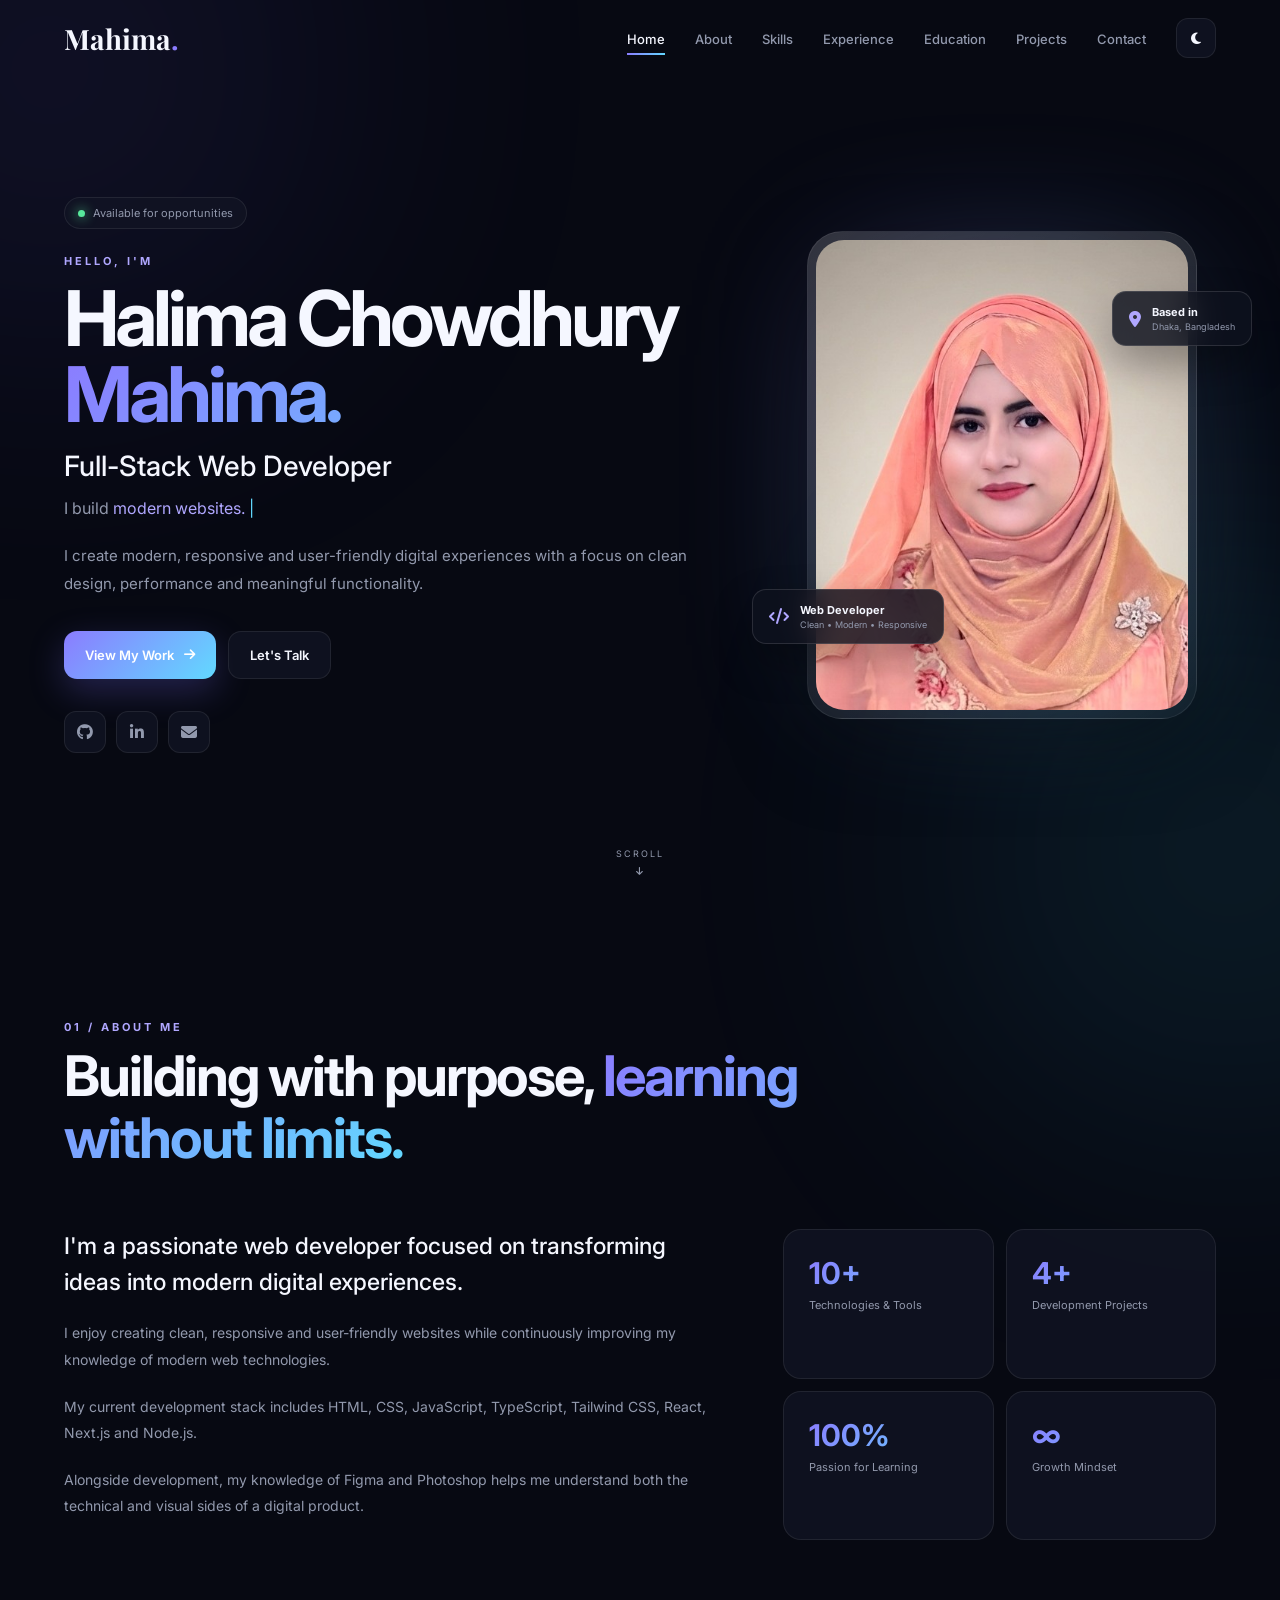
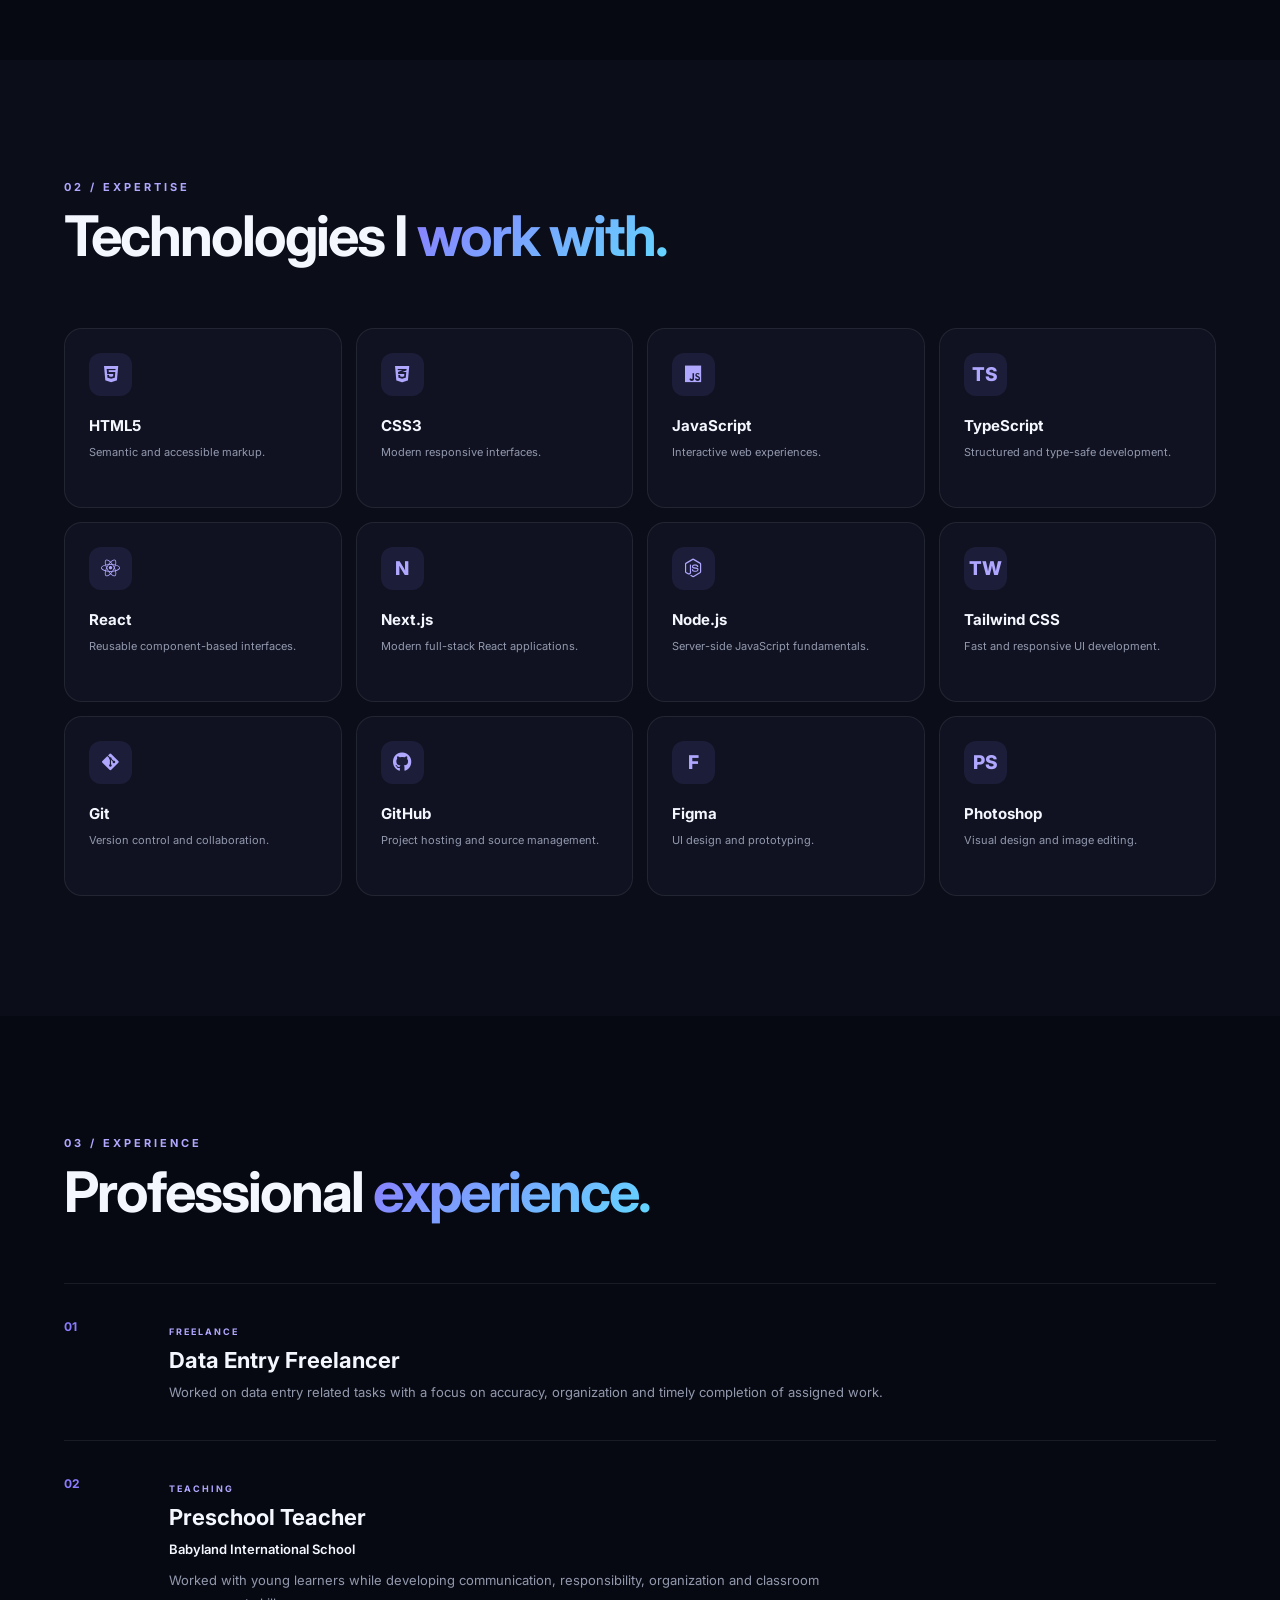
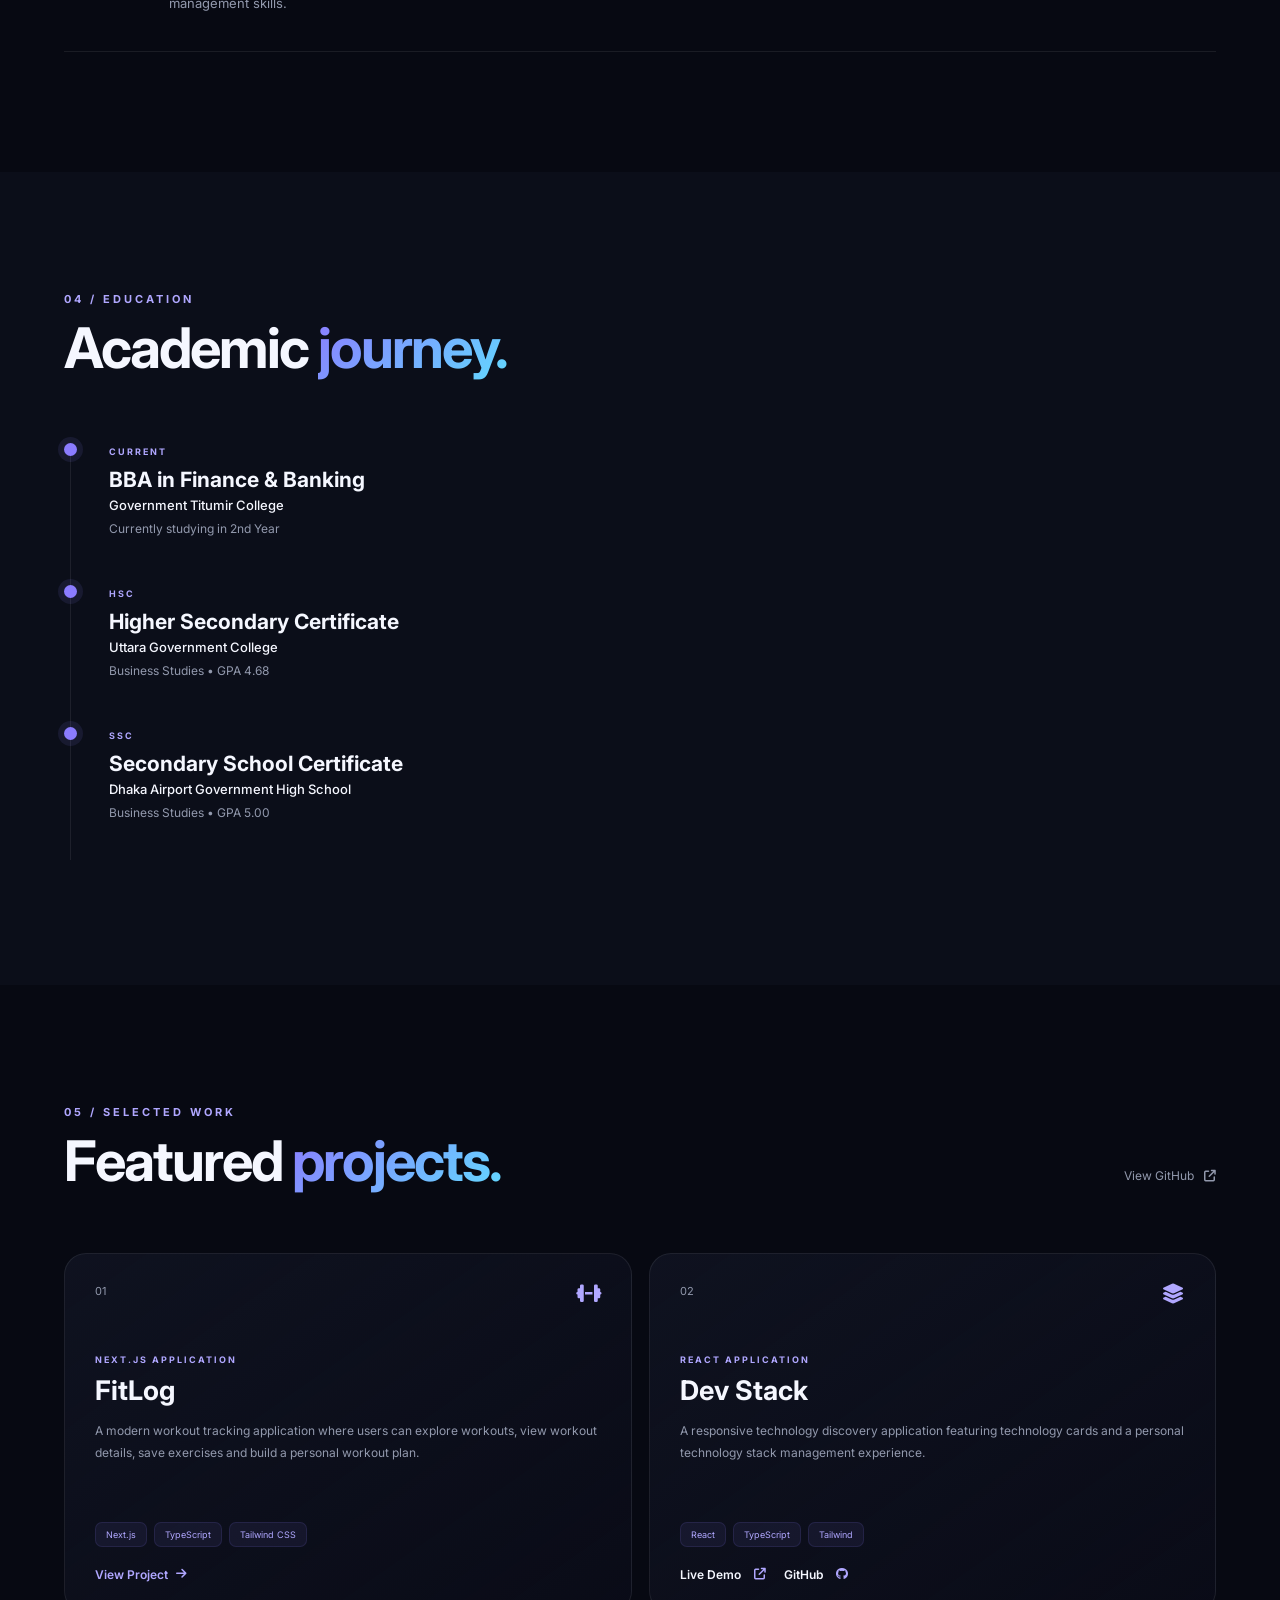
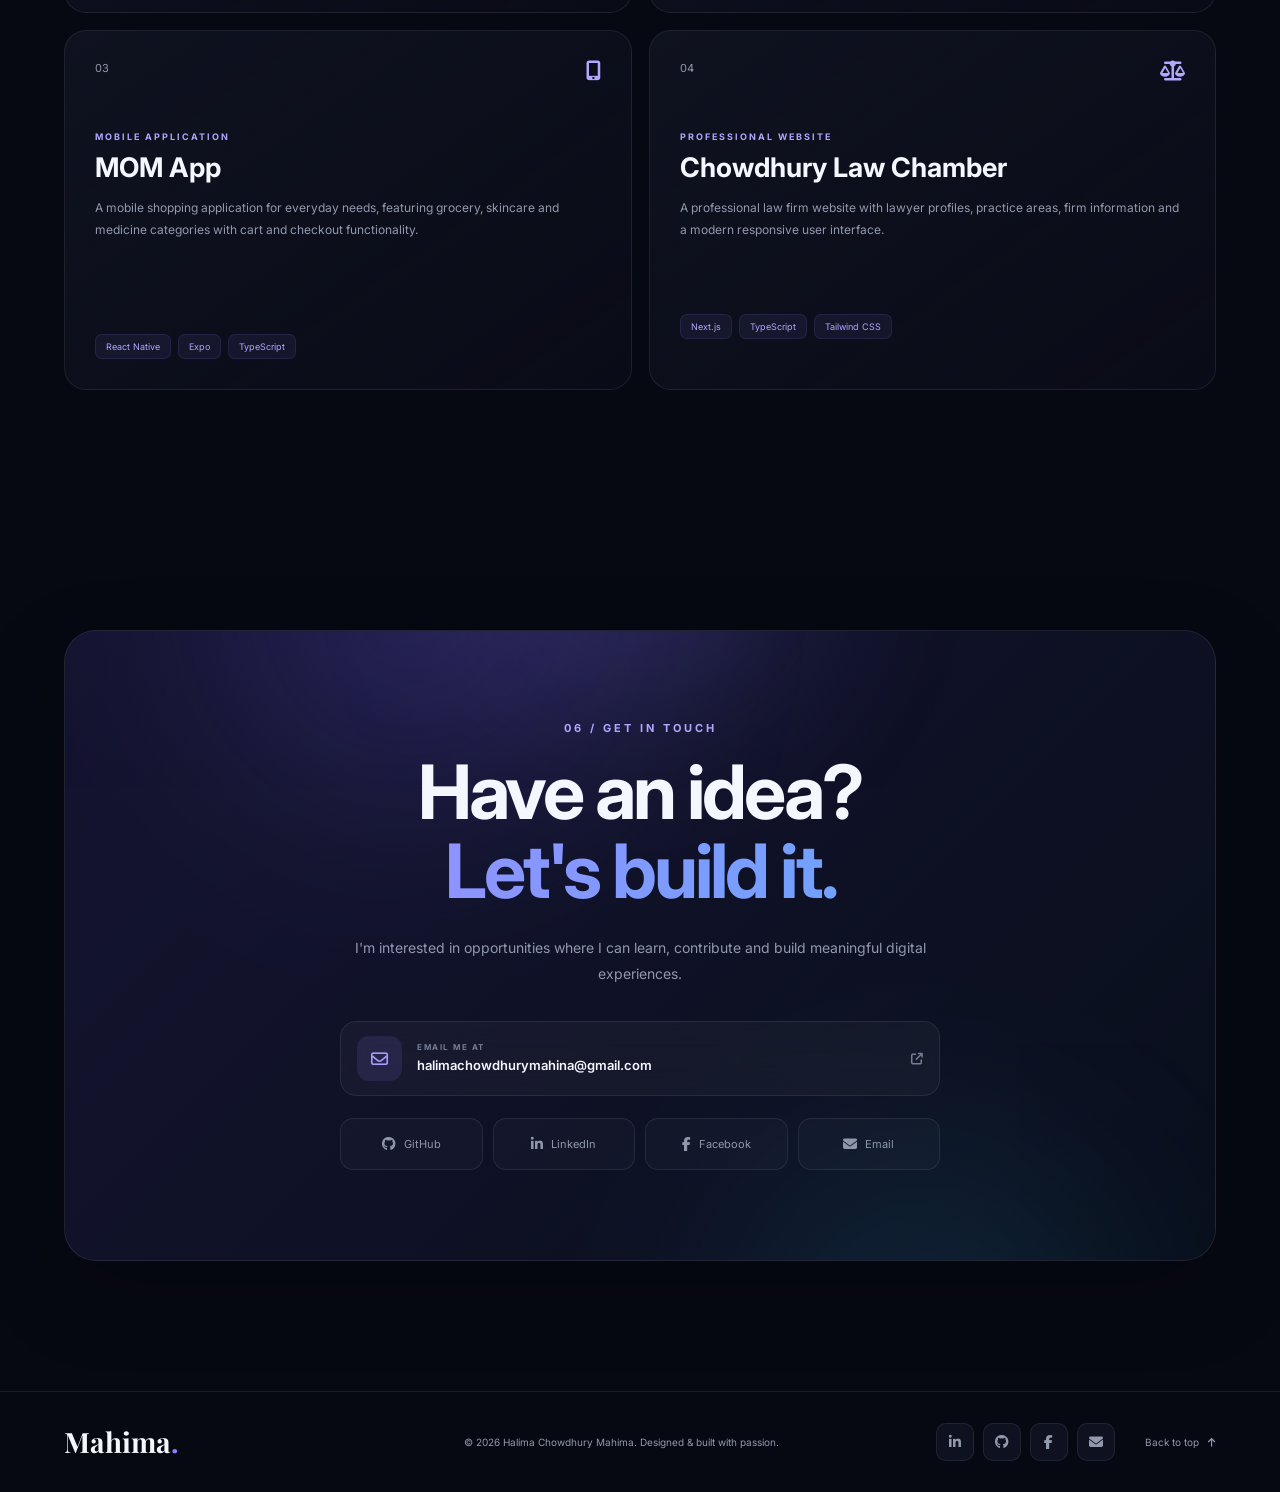
==== commit 6d04fc3f: "add premium project details pages" ====
--- a/index.html
+++ b/index.html
@@ -789,41 +789,42 @@
 
           <!-- FITLOG -->
 
-          <article class="project-card reveal">
-
-            <div class="project-top">
-
-              <span>01</span>
-
-              <i class="fa-solid fa-dumbbell"></i>
-
-            </div>
-
-            <p class="project-category">
-              NEXT.JS APPLICATION
-            </p>
-
-            <h3>
-              FitLog
-            </h3>
-
-            <p>
-
-              A modern workout tracking application where users
-              can explore workouts, view workout details, save
-              exercises and build a personal workout plan.
-
-            </p>
-
-            <div class="project-tech">
-
-              <span>Next.js</span>
-              <span>TypeScript</span>
-              <span>Tailwind CSS</span>
-
-            </div>
-
-          </article>
+          <a href="./projects/fitlog.html" class="project-card-link">
+
+  <article class="project-card reveal">
+
+    <div class="project-top">
+      <span>01</span>
+      <i class="fa-solid fa-dumbbell"></i>
+    </div>
+
+    <p class="project-category">
+      NEXT.JS APPLICATION
+    </p>
+
+    <h3>FitLog</h3>
+
+    <p>
+      A modern workout tracking application where users
+      can explore workouts, view workout details, save
+      exercises and build a personal workout plan.
+    </p>
+
+    <div class="project-tech">
+      <span>Next.js</span>
+      <span>TypeScript</span>
+      <span>Tailwind CSS</span>
+    </div>
+    
+
+    <div class="project-open">
+      View Project
+      <i class="fa-solid fa-arrow-right"></i>
+    </div>
+
+  </article>
+
+</a>
 
 
           <!-- DEV STACK -->
@@ -960,6 +961,11 @@
               <span>Tailwind CSS</span>
 
             </div>
+            <div class="project-links">
+
+  
+
+</div>
 
           </article>
 
--- a/style.css
+++ b/style.css
@@ -2031,4 +2031,948 @@
     justify-content: center;
   }
 
+}
+
+
+
+
+/* =========================================
+   PROJECT DETAILS PAGE
+========================================= */
+
+.case-study {
+  overflow: hidden;
+}
+
+
+/* NAVIGATION */
+
+.project-nav a {
+  display: flex;
+  align-items: center;
+  gap: 9px;
+
+  color: var(--muted);
+
+  font-size: 12px;
+  font-weight: 600;
+
+  transition: 0.3s;
+}
+
+.project-nav a:hover {
+  color: var(--primary-light);
+}
+
+.project-nav a i {
+  transition: 0.3s;
+}
+
+.project-nav a:hover i {
+  transform: translateX(-4px);
+}
+
+
+/* =========================================
+   PROJECT HERO
+========================================= */
+
+.project-detail-hero {
+  position: relative;
+
+  padding: 160px 0 100px;
+
+  background:
+    radial-gradient(
+      circle at 50% 0%,
+      rgba(139, 124, 255, 0.14),
+      transparent 45%
+    );
+}
+
+
+.project-detail-heading {
+  max-width: 900px;
+
+  margin: 0 auto 70px;
+
+  text-align: center;
+}
+
+
+.project-badge {
+  width: fit-content;
+
+  margin: 0 auto 25px;
+
+  display: flex;
+  align-items: center;
+
+  gap: 8px;
+
+  padding: 8px 13px;
+
+  border-radius: 100px;
+
+  color: var(--primary-light);
+
+  background:
+    rgba(139, 124, 255, 0.07);
+
+  border:
+    1px solid
+    rgba(139, 124, 255, 0.18);
+
+  font-size: 9px;
+
+  font-weight: 700;
+
+  letter-spacing: 2px;
+}
+
+
+.project-badge span {
+  width: 6px;
+  height: 6px;
+
+  border-radius: 50%;
+
+  background: #65e6a7;
+
+  box-shadow:
+    0 0 12px #65e6a7;
+}
+
+
+.project-detail-heading h1 {
+  font-size:
+    clamp(70px, 10vw, 130px);
+
+  line-height: 0.9;
+
+  letter-spacing: -7px;
+}
+
+
+.project-detail-heading h1 span {
+  color: transparent;
+
+  background: var(--gradient);
+
+  background-clip: text;
+  -webkit-background-clip: text;
+}
+
+
+.project-subtitle {
+  max-width: 650px;
+
+  margin: 30px auto 0;
+
+  color: var(--muted);
+
+  font-size: 16px;
+
+  line-height: 1.8;
+}
+
+
+.project-detail-tech {
+  display: flex;
+
+  justify-content: center;
+
+  flex-wrap: wrap;
+
+  gap: 8px;
+
+  margin-top: 25px;
+}
+
+
+.project-detail-tech span {
+  padding: 7px 11px;
+
+  border-radius: 8px;
+
+  color: var(--primary-light);
+
+  background:
+    rgba(139, 124, 255, 0.08);
+
+  border:
+    1px solid
+    rgba(139, 124, 255, 0.12);
+
+  font-size: 10px;
+}
+
+
+.project-detail-actions {
+  display: flex;
+
+  justify-content: center;
+
+  gap: 12px;
+
+  margin-top: 30px;
+}
+
+
+/* =========================================
+   BROWSER PREVIEW
+========================================= */
+
+.project-preview {
+  max-width: 1100px;
+
+  margin: auto;
+
+  overflow: hidden;
+
+  border-radius: 24px;
+
+  background: var(--card);
+
+  border: 1px solid var(--border);
+
+  box-shadow:
+    0 40px 100px
+    rgba(0, 0, 0, 0.35);
+}
+
+
+.browser-bar {
+  min-height: 50px;
+
+  display: flex;
+  align-items: center;
+
+  padding: 0 18px;
+
+  border-bottom:
+    1px solid var(--border);
+}
+
+
+.browser-dots {
+  display: flex;
+
+  gap: 6px;
+}
+
+
+.browser-dots span {
+  width: 8px;
+  height: 8px;
+
+  border-radius: 50%;
+
+  background: var(--muted);
+
+  opacity: 0.5;
+}
+
+
+.browser-bar p {
+  margin: auto;
+
+  padding-right: 42px;
+
+  color: var(--muted);
+
+  font-size: 9px;
+
+  letter-spacing: 1px;
+}
+
+
+.preview-image {
+  min-height: 400px;
+
+  background: var(--bg-secondary);
+}
+
+
+.preview-image img {
+  width: 100%;
+
+  display: block;
+}
+
+
+/* =========================================
+   GENERAL DETAILS
+========================================= */
+
+.project-detail-section {
+  padding: 120px 0;
+
+  border-bottom:
+    1px solid var(--border);
+}
+
+
+.project-overview-grid {
+  display: grid;
+
+  grid-template-columns:
+    0.8fr 1.2fr;
+
+  gap: 100px;
+}
+
+
+.detail-title {
+  margin-top: 12px;
+
+  font-size:
+    clamp(38px, 5vw, 55px);
+
+  line-height: 1.1;
+
+  letter-spacing: -2px;
+}
+
+
+.detail-title span {
+  color: transparent;
+
+  background: var(--gradient);
+
+  background-clip: text;
+  -webkit-background-clip: text;
+}
+
+
+.project-overview-text p {
+  margin-bottom: 20px;
+
+  color: var(--muted);
+
+  font-size: 14px;
+
+  line-height: 1.9;
+}
+
+
+.project-overview-text .overview-lead {
+  color: var(--text);
+
+  font-size: 21px;
+
+  font-weight: 500;
+
+  line-height: 1.6;
+}
+
+
+/* =========================================
+   PROJECT INFO
+========================================= */
+
+.project-info-section {
+  border-top:
+    1px solid var(--border);
+
+  border-bottom:
+    1px solid var(--border);
+}
+
+
+.project-info-grid {
+  display: grid;
+
+  grid-template-columns:
+    repeat(4, 1fr);
+}
+
+
+.info-item {
+  padding: 35px 25px;
+
+  border-right:
+    1px solid var(--border);
+}
+
+
+.info-item:last-child {
+  border-right: none;
+}
+
+
+.info-item span {
+  display: block;
+
+  margin-bottom: 9px;
+
+  color: var(--muted);
+
+  font-size: 8px;
+
+  font-weight: 700;
+
+  letter-spacing: 1.5px;
+}
+
+
+.info-item strong {
+  color: var(--text);
+
+  font-size: 13px;
+
+  font-weight: 600;
+}
+
+
+/* =========================================
+   FEATURES
+========================================= */
+
+.detail-section-heading {
+  max-width: 700px;
+
+  margin-bottom: 55px;
+}
+
+
+.feature-grid {
+  display: grid;
+
+  grid-template-columns:
+    repeat(3, 1fr);
+
+  gap: 14px;
+}
+
+
+.feature-card {
+  position: relative;
+
+  min-height: 260px;
+
+  padding: 25px;
+
+  border-radius: 18px;
+
+  background: var(--card);
+
+  border:
+    1px solid var(--border);
+
+  transition: 0.3s;
+}
+
+
+.feature-card:hover {
+  transform: translateY(-6px);
+
+  border-color:
+    rgba(139, 124, 255, 0.5);
+
+  box-shadow:
+    0 20px 50px
+    rgba(0, 0, 0, 0.15);
+}
+
+
+.feature-number {
+  position: absolute;
+
+  right: 20px;
+  top: 18px;
+
+  color: var(--muted);
+
+  font-size: 9px;
+}
+
+
+.feature-icon {
+  width: 45px;
+  height: 45px;
+
+  display: grid;
+  place-items: center;
+
+  margin-bottom: 25px;
+
+  border-radius: 12px;
+
+  color: var(--primary-light);
+
+  background:
+    rgba(139, 124, 255, 0.09);
+
+  font-size: 17px;
+}
+
+
+.feature-card h3 {
+  margin-bottom: 10px;
+
+  font-size: 17px;
+}
+
+
+.feature-card p {
+  color: var(--muted);
+
+  font-size: 11px;
+
+  line-height: 1.8;
+}
+
+
+/* =========================================
+   GALLERY
+========================================= */
+
+.project-gallery-section {
+  background: var(--bg-secondary);
+}
+
+
+.project-gallery {
+  display: grid;
+
+  grid-template-columns:
+    repeat(2, 1fr);
+
+  gap: 18px;
+}
+
+
+.gallery-card {
+  overflow: hidden;
+
+  border-radius: 20px;
+
+  border: 1px solid var(--border);
+
+  background: var(--card);
+}
+
+
+.gallery-card img {
+  width: 100%;
+
+  display: block;
+
+  aspect-ratio: 16 / 10;
+
+  object-fit: cover;
+
+  transition: 0.5s;
+}
+
+
+.gallery-card:hover img {
+  transform: scale(1.025);
+}
+
+
+.gallery-caption {
+  display: flex;
+
+  align-items: center;
+
+  gap: 15px;
+
+  padding: 18px;
+}
+
+
+.gallery-caption span {
+  color: var(--primary-light);
+
+  font-size: 9px;
+}
+
+
+.gallery-caption p {
+  color: var(--text);
+
+  font-size: 11px;
+
+  font-weight: 600;
+}
+
+
+/* =========================================
+   TECHNOLOGIES
+========================================= */
+
+.technology-layout {
+  display: grid;
+
+  grid-template-columns:
+    0.7fr 1.3fr;
+
+  gap: 100px;
+}
+
+
+.technology-list {
+  border-top:
+    1px solid var(--border);
+}
+
+
+.technology-row {
+  display: grid;
+
+  grid-template-columns:
+    50px 1fr 1fr;
+
+  align-items: center;
+
+  padding: 22px 0;
+
+  border-bottom:
+    1px solid var(--border);
+
+  transition: 0.3s;
+}
+
+
+.technology-row:hover {
+  padding-left: 10px;
+}
+
+
+.technology-row > span {
+  color: var(--primary-light);
+
+  font-size: 9px;
+}
+
+
+.technology-row strong {
+  font-size: 13px;
+}
+
+
+.technology-row p {
+  color: var(--muted);
+
+  font-size: 11px;
+}
+
+
+/* =========================================
+   LEARNING
+========================================= */
+
+.learning-section {
+  background: var(--bg-secondary);
+}
+
+
+.learning-card {
+  max-width: 900px;
+
+  margin: auto;
+
+  padding: 60px;
+
+  border-radius: 28px;
+
+  background:
+    linear-gradient(
+      145deg,
+      rgba(139, 124, 255, 0.08),
+      var(--card)
+    );
+
+  border:
+    1px solid var(--border);
+}
+
+
+.learning-card h2 {
+  margin: 15px 0 20px;
+
+  font-size:
+    clamp(38px, 5vw, 55px);
+
+  letter-spacing: -2px;
+}
+
+
+.learning-card h2 span {
+  color: transparent;
+
+  background: var(--gradient);
+
+  background-clip: text;
+  -webkit-background-clip: text;
+}
+
+
+.learning-card > p:not(.section-label) {
+  max-width: 700px;
+
+  color: var(--muted);
+
+  font-size: 13px;
+
+  line-height: 1.9;
+}
+
+
+.learning-tags {
+  display: flex;
+
+  flex-wrap: wrap;
+
+  gap: 8px;
+
+  margin-top: 28px;
+}
+
+
+.learning-tags span {
+  padding: 8px 11px;
+
+  border-radius: 8px;
+
+  color: var(--primary-light);
+
+  background:
+    rgba(139, 124, 255, 0.08);
+
+  border:
+    1px solid
+    rgba(139, 124, 255, 0.13);
+
+  font-size: 9px;
+}
+
+
+/* =========================================
+   NEXT PROJECT
+========================================= */
+
+.next-project-section {
+  padding: 100px 0;
+
+  text-align: center;
+}
+
+
+.next-project-section p {
+  margin-bottom: 15px;
+
+  color: var(--muted);
+
+  font-size: 9px;
+
+  font-weight: 700;
+
+  letter-spacing: 3px;
+}
+
+
+.next-project-section a {
+  color: var(--text);
+
+  font-size:
+    clamp(40px, 6vw, 70px);
+
+  font-weight: 700;
+
+  letter-spacing: -3px;
+
+  transition: 0.3s;
+}
+
+
+.next-project-section a i {
+  margin-left: 15px;
+
+  color: var(--primary);
+
+  font-size: 0.6em;
+
+  transition: 0.3s;
+}
+
+
+.next-project-section a:hover {
+  color: var(--primary-light);
+}
+
+
+.next-project-section a:hover i {
+  transform: translateX(10px);
+}
+
+
+/* =========================================
+   PROJECT PAGE RESPONSIVE
+========================================= */
+
+@media (max-width: 850px) {
+
+  .project-detail-hero {
+    padding-top: 130px;
+  }
+
+  .project-overview-grid,
+  .technology-layout {
+    grid-template-columns: 1fr;
+
+    gap: 45px;
+  }
+
+  .project-info-grid {
+    grid-template-columns:
+      repeat(2, 1fr);
+  }
+
+  .info-item:nth-child(2) {
+    border-right: none;
+  }
+
+  .info-item:nth-child(1),
+  .info-item:nth-child(2) {
+    border-bottom:
+      1px solid var(--border);
+  }
+
+  .feature-grid {
+    grid-template-columns:
+      repeat(2, 1fr);
+  }
+
+  .project-gallery {
+    grid-template-columns: 1fr;
+  }
+
+}
+
+
+@media (max-width: 550px) {
+
+  .project-detail-heading h1 {
+    font-size: 65px;
+
+    letter-spacing: -4px;
+  }
+
+  .project-subtitle {
+    font-size: 13px;
+  }
+
+  .project-detail-actions {
+    flex-direction: column;
+  }
+
+  .project-detail-actions .btn {
+    width: 100%;
+  }
+
+  .project-detail-section {
+    padding: 80px 0;
+  }
+
+  .project-info-grid {
+    grid-template-columns: 1fr;
+  }
+
+  .info-item {
+    border-right: none;
+
+    border-bottom:
+      1px solid var(--border);
+  }
+
+  .feature-grid {
+    grid-template-columns: 1fr;
+  }
+
+  .technology-row {
+    grid-template-columns:
+      35px 1fr;
+
+    gap: 5px;
+  }
+
+  .technology-row p {
+    grid-column: 2;
+
+    margin-top: 4px;
+  }
+
+  .learning-card {
+    padding: 35px 25px;
+  }
+
+  .next-project-section a {
+    font-size: 40px;
+  }
+
+}
+.project-links {
+  position: relative;
+  z-index: 100;
+  margin-top: 20px;
+}
+
+.project-links a {
+  position: relative;
+  z-index: 101;
+
+  display: inline-flex;
+  align-items: center;
+  gap: 8px;
+
+  color: var(--text);
+  font-size: 12px;
+  font-weight: 600;
+
+  cursor: pointer;
+  pointer-events: auto;
+}
+
+.project-links a:hover {
+  color: var(--primary-light);
+}
+.project-card-link {
+  display: block;
+  color: inherit;
+  text-decoration: none;
+  position: relative;
+  z-index: 10;
+  cursor: pointer;
+}
+
+.project-card-link .project-card {
+  height: 100%;
+  cursor: pointer;
+}
+
+.project-open {
+  position: relative;
+  z-index: 20;
+
+  display: flex;
+  align-items: center;
+  gap: 8px;
+
+  margin-top: 20px;
+
+  color: var(--primary-light);
+
+  font-size: 12px;
+  font-weight: 600;
+}
+
+.project-open i {
+  transition: transform 0.3s ease;
+}
+
+.project-card-link:hover .project-open i {
+  transform: translateX(6px);
 }
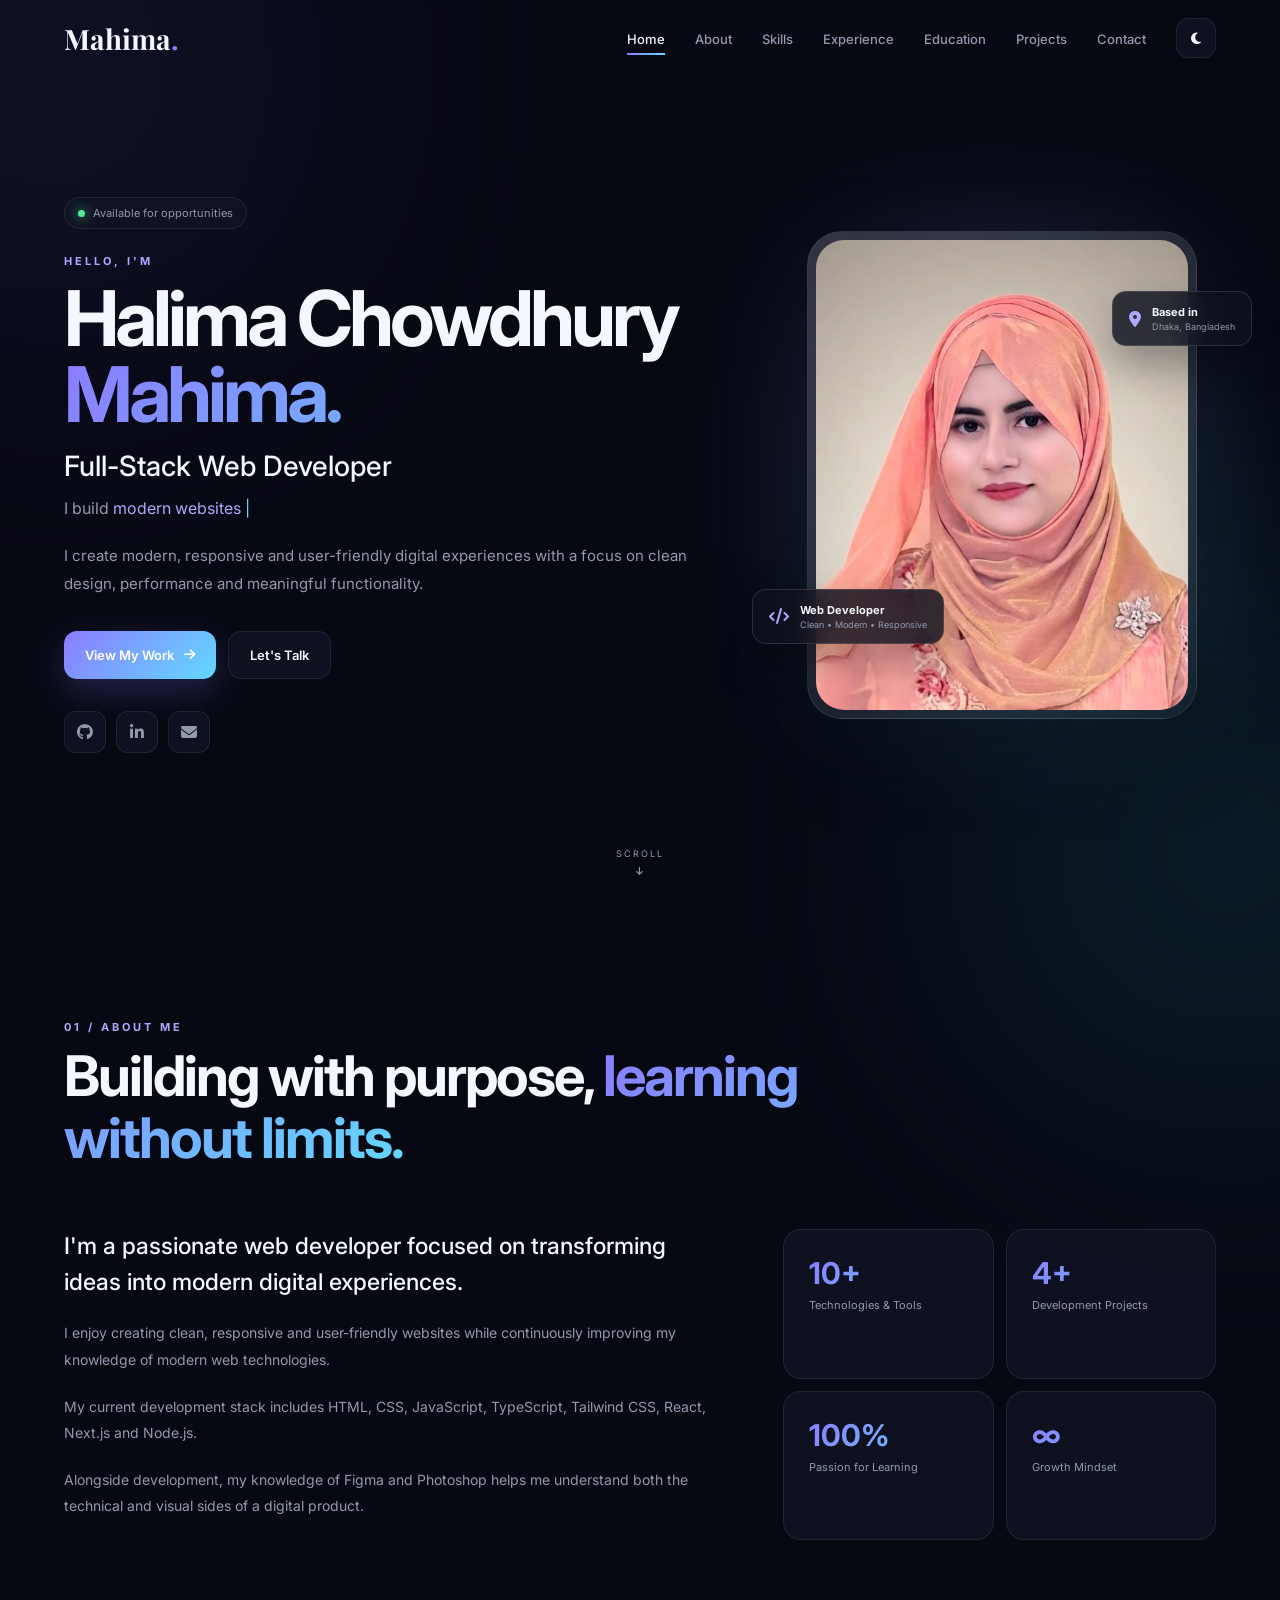
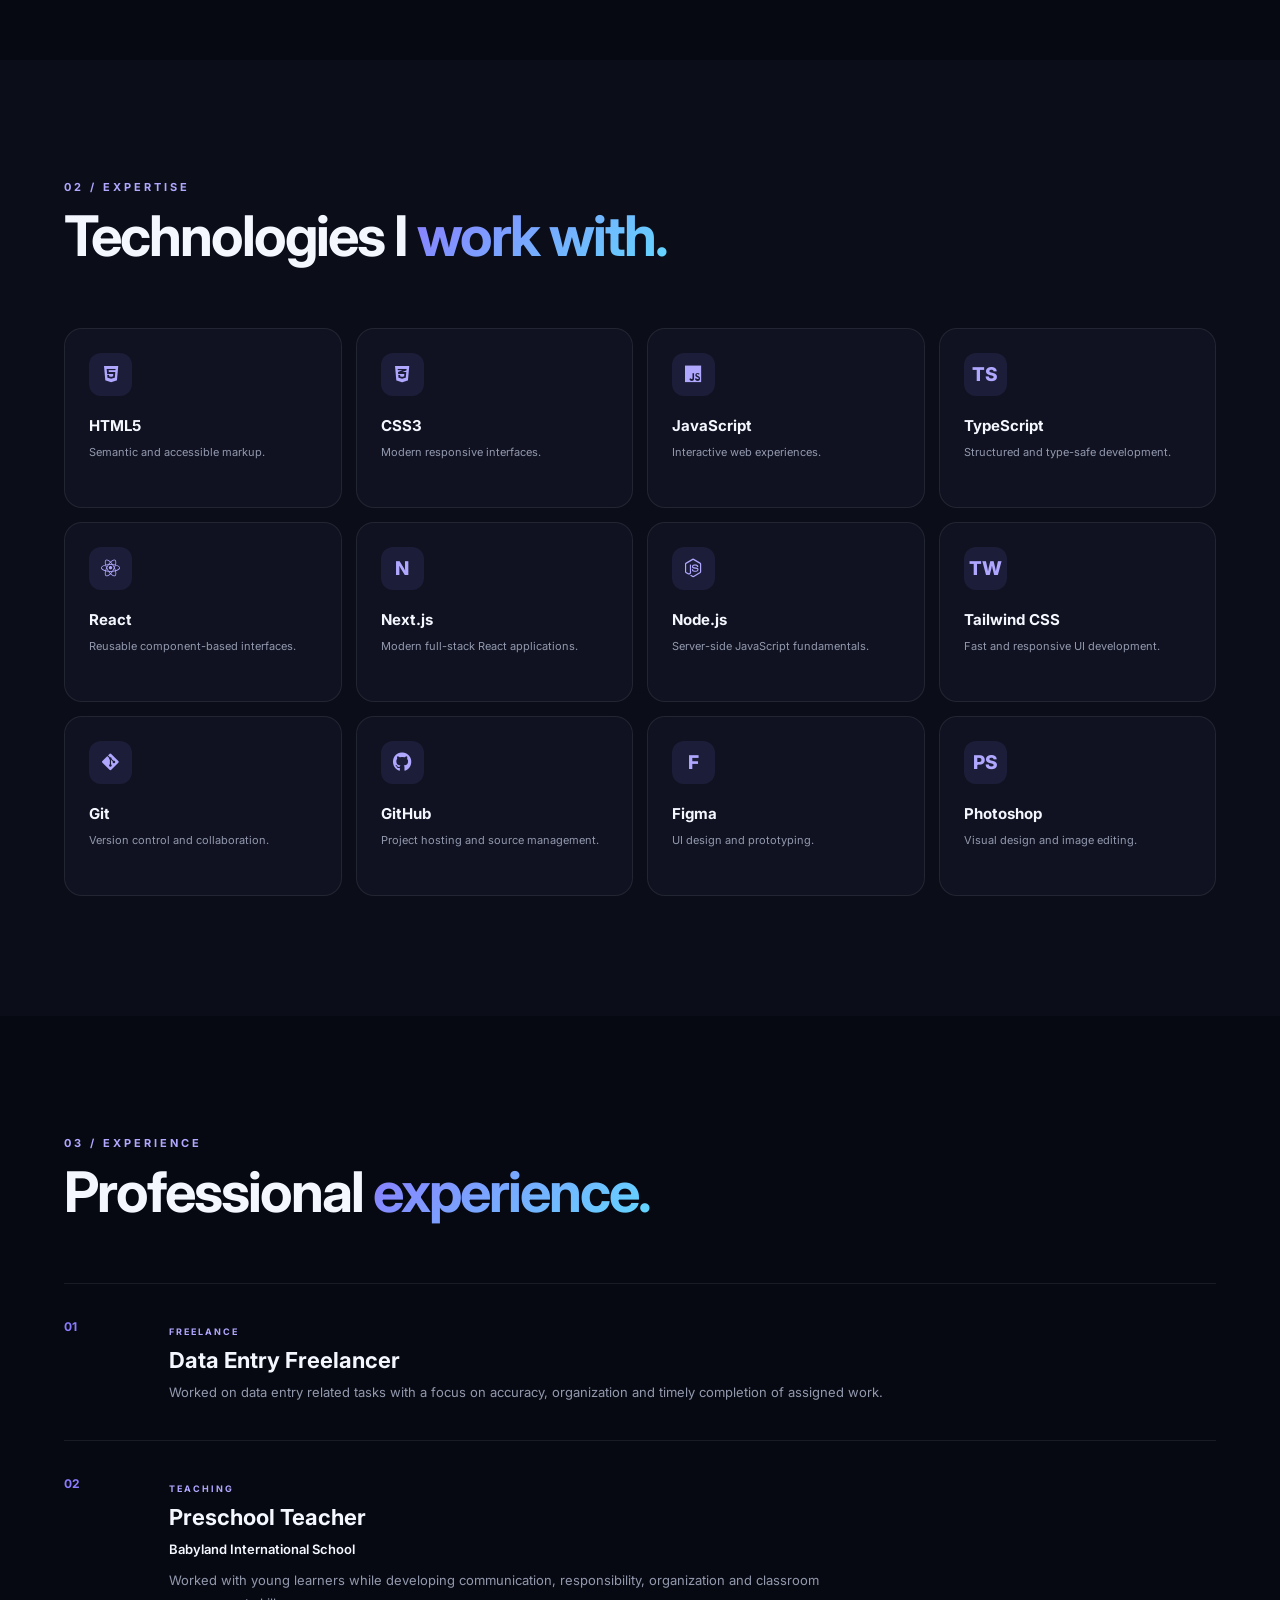
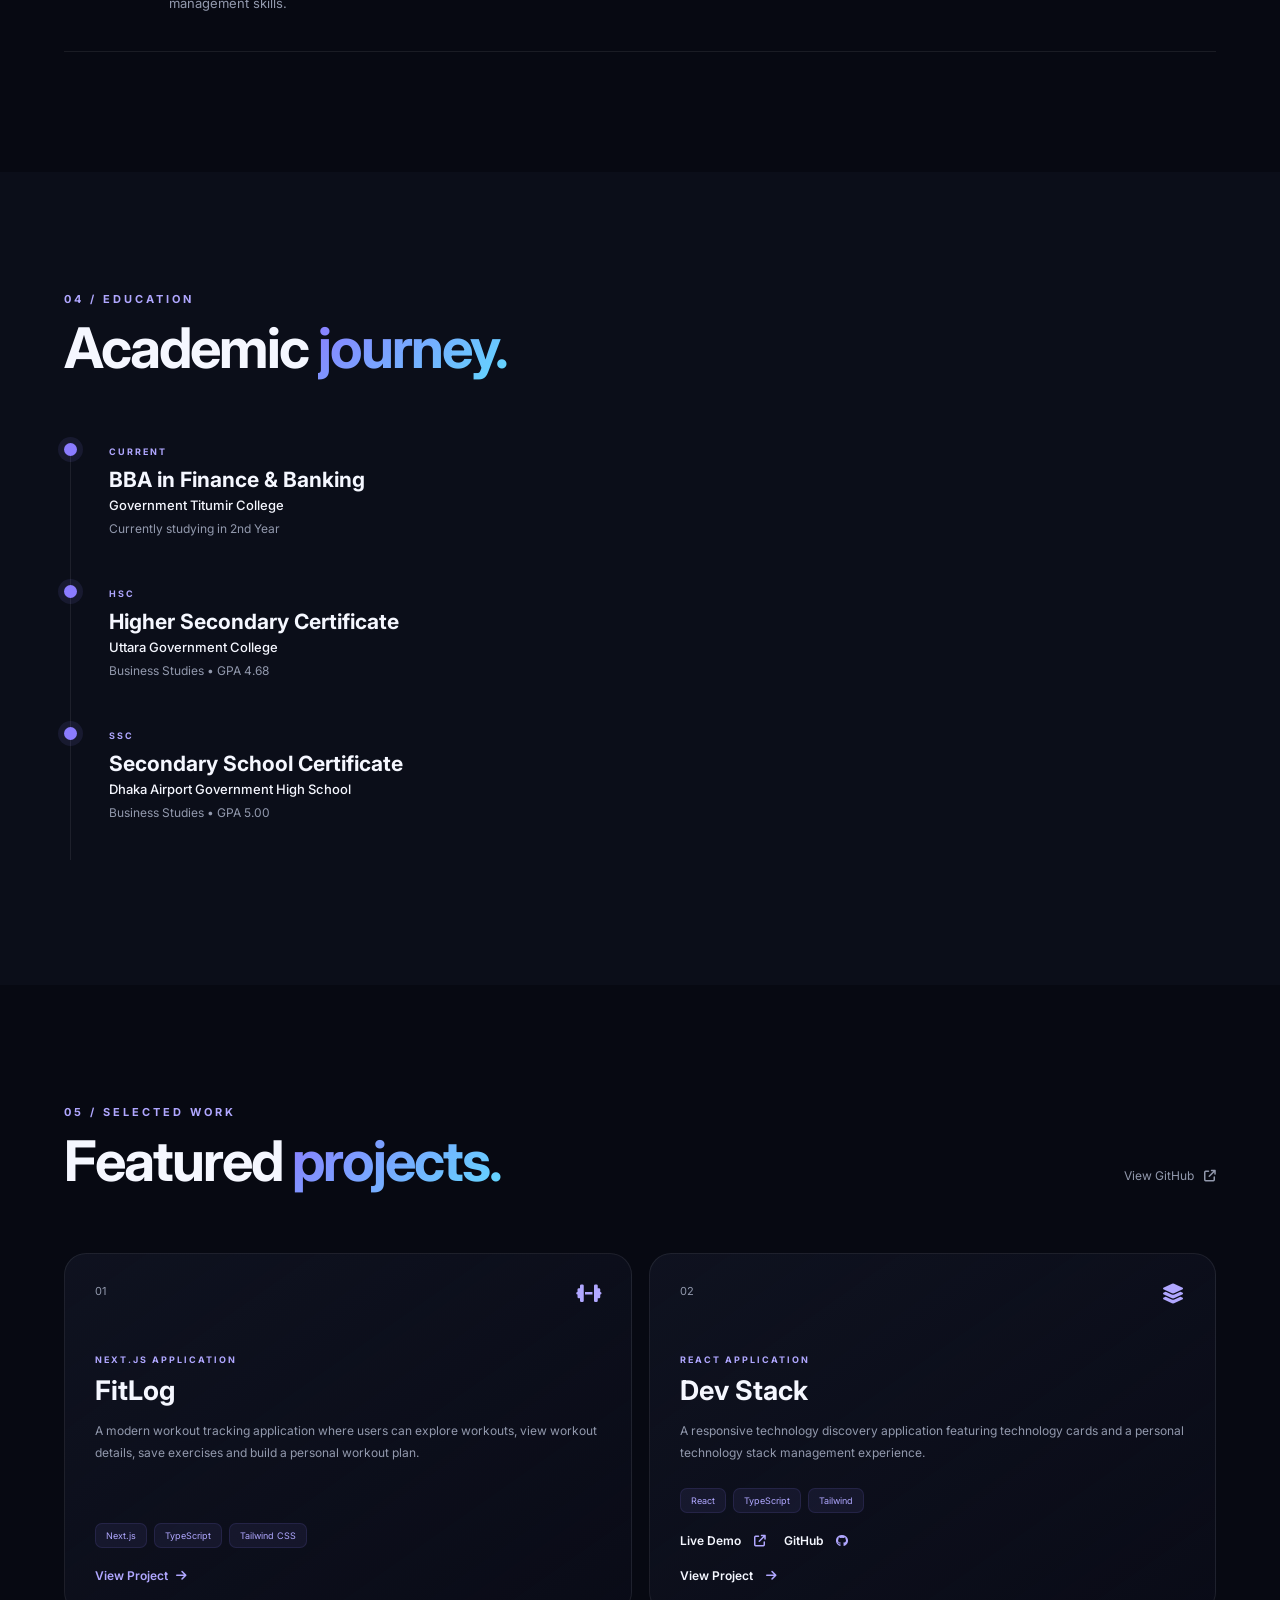
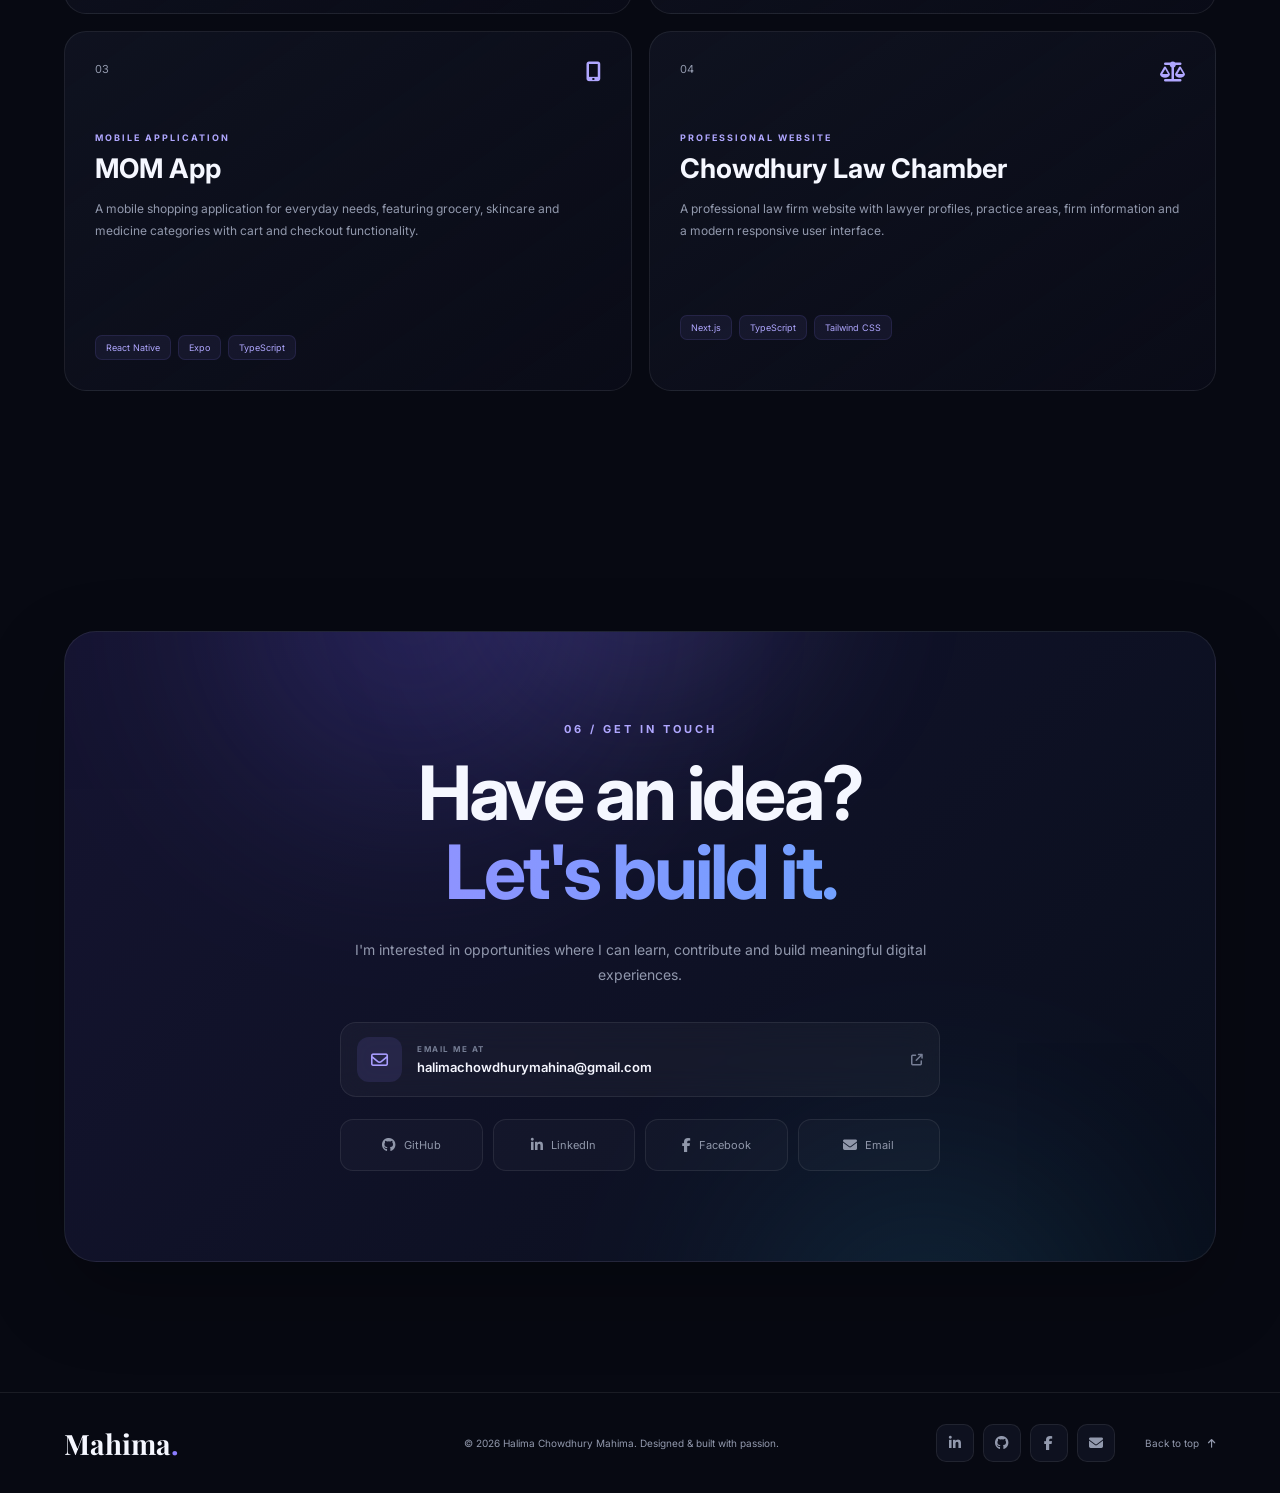
==== commit 77253ce7: "add Dev Stack project details page" ====
--- a/index.html
+++ b/index.html
@@ -883,6 +883,12 @@
               </a>
 
             </div>
+            <div class="project-links">
+    <a href="./projects/dev-stack.html">
+      View Project
+      <i class="fa-solid fa-arrow-right"></i>
+    </a>
+  </div>
 
           </article>
 
